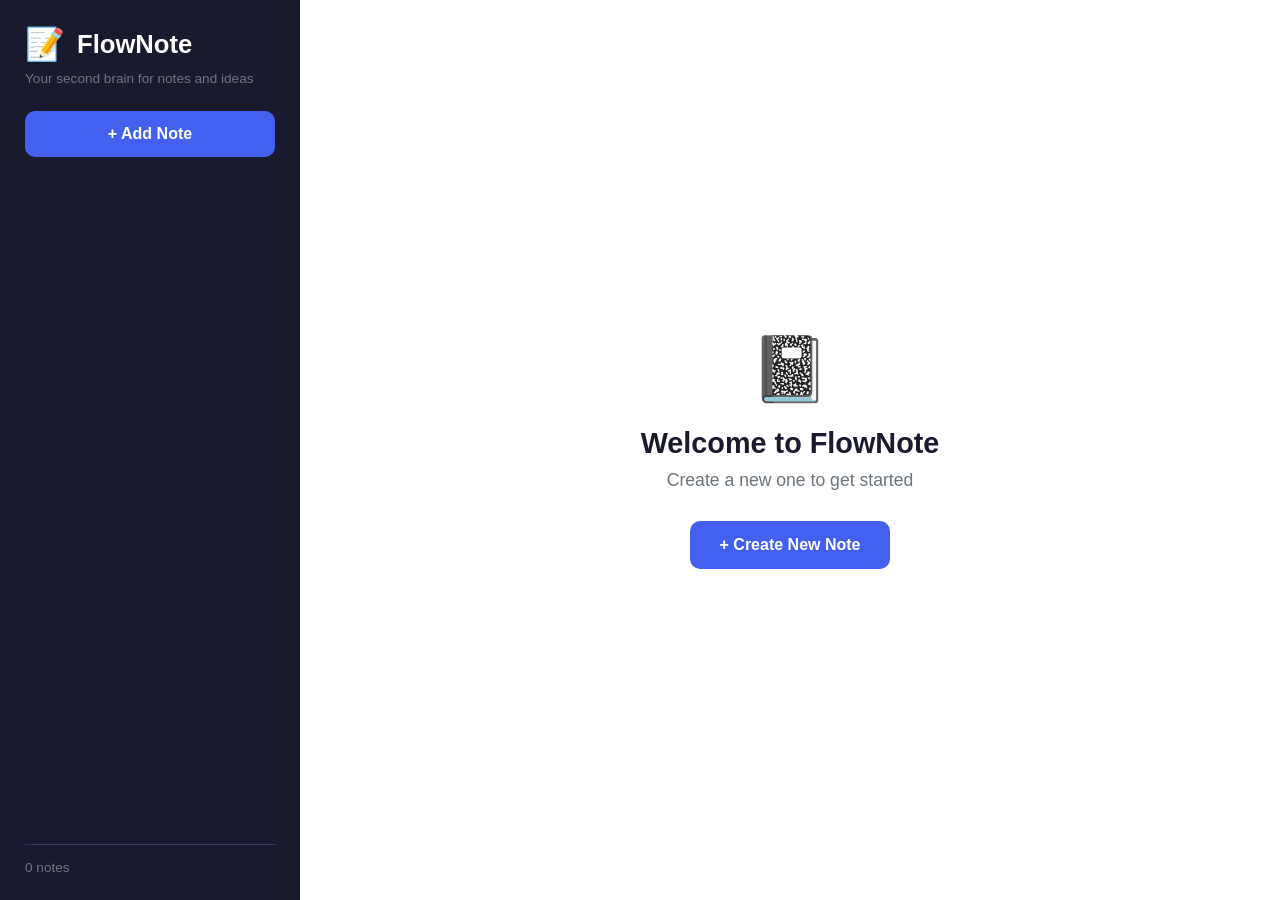
==== index.html @ 547f8219 "Week 2 update - Improved UI" ====
<!DOCTYPE html>
<html lang="en">
<head>
    <meta charset="UTF-8">
    <meta name="viewport" content="width=device-width, initial-scale=1.0">
    <title>FlowNote</title>
    <link rel="stylesheet" href="style.css">
</head>
<body>
    <div class="container">
        <!-- Sidebar -->
        <div class="sidebar">
            <div class="website-name">
                <span class="logo">📝</span>
                <h1>FlowNote</h1>
            </div>
            <p class="tagline">Your second brain for notes and ideas</p>
            <button class="add-btn" onclick="addNote()">+ Add Note</button>
            <div id="notes-list" class="notes-list"></div>
            <div class="sidebar-footer">
                <span id="notes-count">0 notes</span>
            </div>
        </div>

        <!-- Main Area -->
        <div class="main">
            <div id="empty-state" class="empty-state">
                <div class="empty-icon">📓</div>
                <h2>Welcome to FlowNote</h2>
                <p>Create a new one to get started</p>
                <button class="create-btn" onclick="addNote()">+ Create New Note</button>
            </div>
            
            <div id="editor" class="editor" style="display: none;">
                <div class="editor-header">
                    <input type="text" id="note-title" placeholder="Untitled Note" oninput="saveNote()">
                    <button class="delete-btn" onclick="deleteNote()">🗑️ Delete</button>
                </div>
                <textarea id="note-body" placeholder="Start writing your thoughts..." oninput="saveNote()"></textarea>
            </div>
        </div>
    </div>

    <script src="app.js"></script>
</body>
</html>
---- style.css ----
* {
    margin: 0;
    padding: 0;
    box-sizing: border-box;
}

body {
    font-family: 'Segoe UI', Arial, sans-serif;
    height: 100vh;
    background: #f0f2f5;
}

.container {
    display: flex;
    height: 100%;
}

/* Sidebar */
.sidebar {
    width: 300px;
    min-width: 300px;
    background: #1a1a2e;
    color: white;
    padding: 25px;
    display: flex;
    flex-direction: column;
}

.website-name {
    display: flex;
    align-items: center;
    gap: 12px;
    margin-bottom: 8px;
}

.logo {
    font-size: 2rem;
}

.website-name h1 {
    font-size: 1.6rem;
    font-weight: 700;
    color: #fff;
}

.tagline {
    font-size: 0.85rem;
    color: #6c757d;
    margin-bottom: 25px;
}

.add-btn {
    background: #4361ee;
    color: white;
    border: none;
    padding: 14px;
    border-radius: 10px;
    cursor: pointer;
    font-size: 1rem;
    font-weight: 600;
    margin-bottom: 20px;
    transition: all 0.2s;
}

.add-btn:hover {
    background: #3a56d4;
    transform: translateY(-2px);
}

.notes-list {
    flex: 1;
    overflow-y: auto;
}

.note-item {
    background: #16213e;
    padding: 15px;
    border-radius: 10px;
    margin-bottom: 10px;
    cursor: pointer;
    transition: all 0.2s;
    border-left: 3px solid transparent;
}

.note-item:hover {
    background: #1f2b4d;
}

.note-item.active {
    background: #4361ee;
    border-left: 3px solid #fff;
}

.note-item h3 {
    font-size: 0.95rem;
    margin-bottom: 6px;
    white-space: nowrap;
    overflow: hidden;
    text-overflow: ellipsis;
    color: #fff;
}

.note-item p {
    font-size: 0.8rem;
    color: #adb5bd;
    white-space: nowrap;
    overflow: hidden;
    text-overflow: ellipsis;
}

.note-item.active p {
    color: rgba(255, 255, 255, 0.8);
}

.sidebar-footer {
    margin-top: 15px;
    padding-top: 15px;
    border-top: 1px solid #2d3a5a;
    font-size: 0.85rem;
    color: #6c757d;
}

/* Main Area */
.main {
    flex: 1;
    padding: 40px;
    background: #fff;
}

.empty-state {
    display: flex;
    flex-direction: column;
    align-items: center;
    justify-content: center;
    height: 100%;
    text-align: center;
    color: #495057;
}

.empty-icon {
    font-size: 4rem;
    margin-bottom: 20px;
}

.empty-state h2 {
    font-size: 1.8rem;
    margin-bottom: 10px;
    color: #1a1a2e;
}

.empty-state p {
    font-size: 1.1rem;
    color: #6c757d;
    margin-bottom: 30px;
}

.create-btn {
    background: #4361ee;
    color: white;
    border: none;
    padding: 15px 30px;
    border-radius: 10px;
    cursor: pointer;
    font-size: 1rem;
    font-weight: 600;
    transition: all 0.2s;
}

.create-btn:hover {
    background: #3a56d4;
    transform: translateY(-2px);
}

/* Editor */
.editor {
    height: 100%;
    display: flex;
    flex-direction: column;
}

.editor-header {
    display: flex;
    justify-content: space-between;
    align-items: center;
    margin-bottom: 20px;
    padding-bottom: 20px;
    border-bottom: 2px solid #f0f2f5;
}

.editor input {
    flex: 1;
    font-size: 2rem;
    font-weight: 700;
    border: none;
    outline: none;
    color: #1a1a2e;
    background: transparent;
}

.editor input::placeholder {
    color: #dee2e6;
}

.delete-btn {
    background: #fff;
    color: #dc3545;
    border: 2px solid #dc3545;
    padding: 10px 20px;
    border-radius: 8px;
    cursor: pointer;
    font-size: 0.9rem;
    font-weight: 600;
    transition: all 0.2s;
}

.delete-btn:hover {
    background: #dc3545;
    color: white;
}

.editor textarea {
    flex: 1;
    font-size: 1.1rem;
    line-height: 1.8;
    border: none;
    outline: none;
    resize: none;
    color: #495057;
    background: transparent;
}

.editor textarea::placeholder {
    color: #adb5bd;
}

/* Scrollbar */
.notes-list::-webkit-scrollbar {
    width: 6px;
}

.notes-list::-webkit-scrollbar-track {
    background: transparent;
}

.notes-list::-webkit-scrollbar-thumb {
    background: #2d3a5a;
    border-radius: 3px;
}
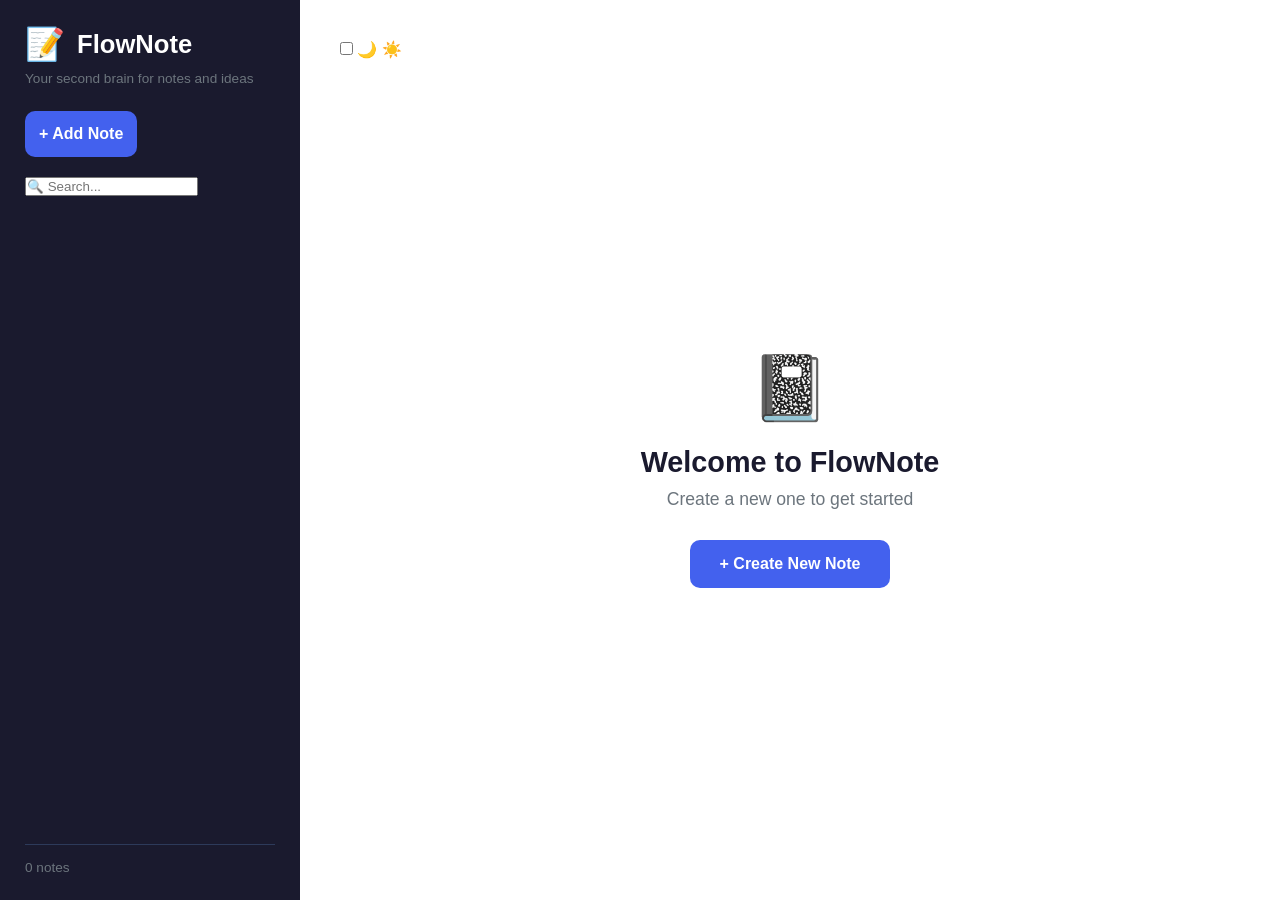
==== commit bae3d970: "index.html" ====
--- a/index.html
+++ b/index.html
@@ -1,46 +1,69 @@
 <!DOCTYPE html>
 <html lang="en">
+
 <head>
     <meta charset="UTF-8">
+    <title>FlowNote - Your Second Brain</title>
     <meta name="viewport" content="width=device-width, initial-scale=1.0">
-    <title>FlowNote</title>
+    <meta name="description" content="A simple note-taking application">
     <link rel="stylesheet" href="style.css">
 </head>
+
 <body>
     <div class="container">
-        <!-- Sidebar -->
-        <div class="sidebar">
+
+        <aside class="sidebar">
             <div class="website-name">
                 <span class="logo">📝</span>
                 <h1>FlowNote</h1>
             </div>
+
             <p class="tagline">Your second brain for notes and ideas</p>
-            <button class="add-btn" onclick="addNote()">+ Add Note</button>
+
+            
+            <div class="sidebar-controls">
+                <button class="add-btn" onclick="addNote()">+ Add Note</button>
+                <input type="text" id="search-input" class="search-input" placeholder="🔍 Search...">
+            </div>
+
             <div id="notes-list" class="notes-list"></div>
+
             <div class="sidebar-footer">
                 <span id="notes-count">0 notes</span>
             </div>
-        </div>
+        </aside>
 
-        <!-- Main Area -->
-        <div class="main">
+        <main class="main">
+
+            <div class="top-bar">
+                <div class="theme-switch">
+                    <input type="checkbox" id="theme-toggle">
+                    <label for="theme-toggle" class="slider">
+                        <span class="icon moon">🌙</span>
+                        <span class="icon sun">☀️</span>
+                    </label>
+                </div>
+            </div>
+
             <div id="empty-state" class="empty-state">
                 <div class="empty-icon">📓</div>
                 <h2>Welcome to FlowNote</h2>
                 <p>Create a new one to get started</p>
                 <button class="create-btn" onclick="addNote()">+ Create New Note</button>
             </div>
-            
+
             <div id="editor" class="editor" style="display: none;">
                 <div class="editor-header">
-                    <input type="text" id="note-title" placeholder="Untitled Note" oninput="saveNote()">
-                    <button class="delete-btn" onclick="deleteNote()">🗑️ Delete</button>
+                    <input type="text" id="note-title" placeholder="Untitled Note">
+                    <button class="delete-btn" onclick="deleteNote()">Delete</button>
                 </div>
-                <textarea id="note-body" placeholder="Start writing your thoughts..." oninput="saveNote()"></textarea>
+                <textarea id="note-body" placeholder="Start writing your thoughts..."></textarea>
             </div>
-        </div>
+
+        </main>
     </div>
 
     <script src="app.js"></script>
 </body>
-</html>+
+</html>
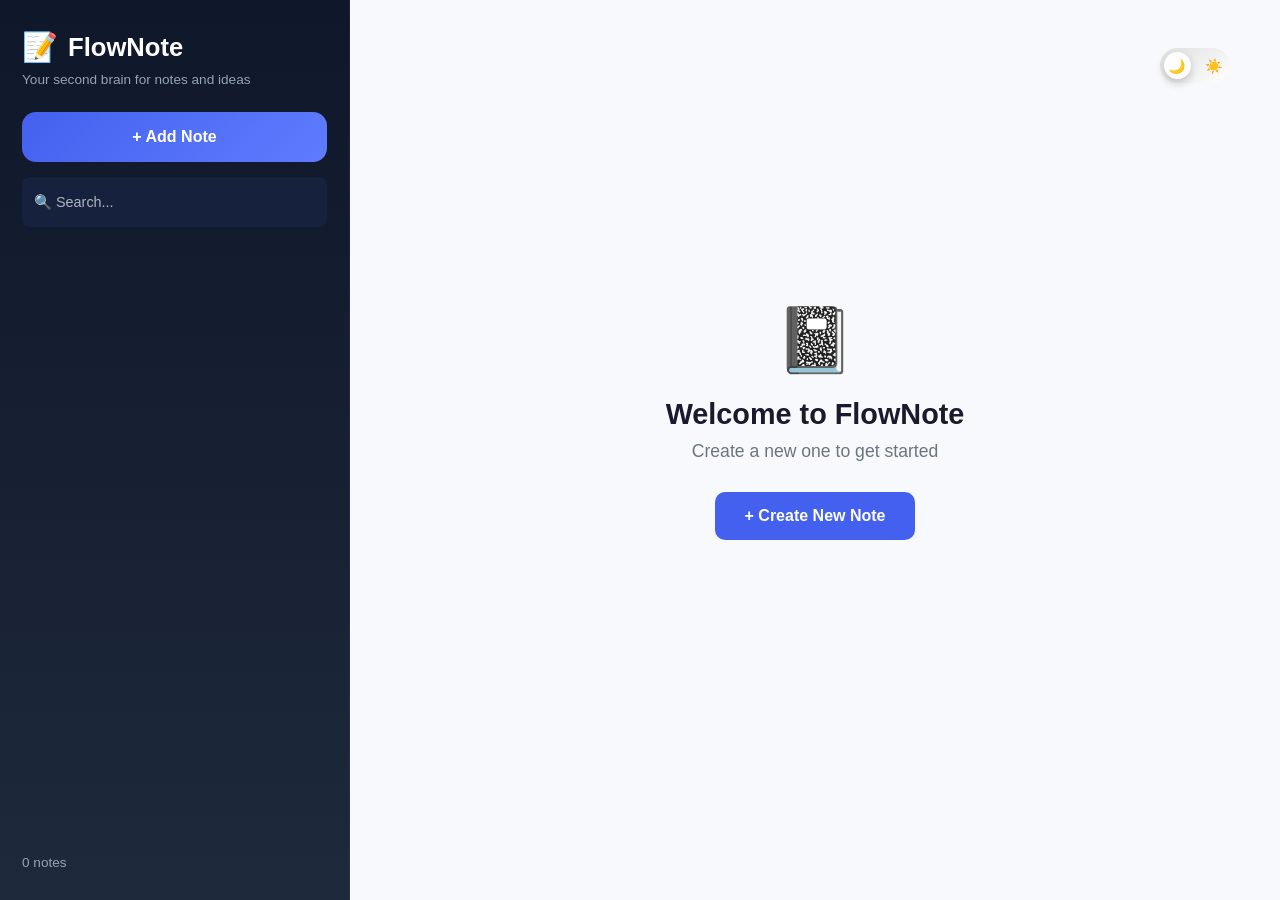
==== commit 6c987fab: "Week 3 update - Added search and improved UI" ====
--- a/index.html
+++ b/index.html
@@ -20,7 +20,7 @@
 
             <p class="tagline">Your second brain for notes and ideas</p>
 
-            
+            <!-- Controls Row -->
             <div class="sidebar-controls">
                 <button class="add-btn" onclick="addNote()">+ Add Note</button>
                 <input type="text" id="search-input" class="search-input" placeholder="🔍 Search...">
@@ -33,8 +33,10 @@
             </div>
         </aside>
 
+        <!-- Main Area -->
         <main class="main">
 
+            <!-- Top Right Toggle -->
             <div class="top-bar">
                 <div class="theme-switch">
                     <input type="checkbox" id="theme-toggle">
@@ -45,6 +47,7 @@
                 </div>
             </div>
 
+            <!-- Empty State -->
             <div id="empty-state" class="empty-state">
                 <div class="empty-icon">📓</div>
                 <h2>Welcome to FlowNote</h2>
@@ -52,6 +55,7 @@
                 <button class="create-btn" onclick="addNote()">+ Create New Note</button>
             </div>
 
+            <!-- Editor -->
             <div id="editor" class="editor" style="display: none;">
                 <div class="editor-header">
                     <input type="text" id="note-title" placeholder="Untitled Note">
@@ -66,4 +70,4 @@
     <script src="app.js"></script>
 </body>
 
-</html>
+</html>
--- a/style.css
+++ b/style.css
@@ -8,6 +8,8 @@
     font-family: 'Segoe UI', Arial, sans-serif;
     height: 100vh;
     background: #f0f2f5;
+    overflow: hidden;
+    transition: 0.3s;
 }
 
 .container {
@@ -15,131 +17,222 @@
     height: 100%;
 }
 
-/* Sidebar */
+
 .sidebar {
-    width: 300px;
-    min-width: 300px;
-    background: #1a1a2e;
-    color: white;
-    padding: 25px;
+    width: 350px;
+    background: linear-gradient(180deg, #0f172a, #1e293b);
+    color: white;
+    padding: 30px 22px;
     display: flex;
     flex-direction: column;
-}
+    border-right: 1px solid rgba(255,255,255,0.05);
+}
+
 
 .website-name {
     display: flex;
     align-items: center;
-    gap: 12px;
+    gap: 10px;
     margin-bottom: 8px;
 }
 
 .logo {
-    font-size: 2rem;
+    font-size: 1.8rem;
 }
 
 .website-name h1 {
     font-size: 1.6rem;
     font-weight: 700;
-    color: #fff;
-}
+}
+
 
 .tagline {
     font-size: 0.85rem;
-    color: #6c757d;
+    color: #94a3b8;
     margin-bottom: 25px;
 }
 
+
+.sidebar-controls {
+    display: flex;
+    flex-direction: column;   
+    gap: 15px;
+    margin-bottom: 25px;
+}
+
+
 .add-btn {
-    background: #4361ee;
-    color: white;
-    border: none;
-    padding: 14px;
-    border-radius: 10px;
-    cursor: pointer;
+    width: 100%;              
+    height: 50px;
+    border: none;
+    border-radius: 14px;
+    font-weight: 600;
     font-size: 1rem;
-    font-weight: 600;
-    margin-bottom: 20px;
-    transition: all 0.2s;
+    cursor: pointer;
+    background: linear-gradient(135deg, #4361ee, #5f7cff);
+    color: white;
+    transition: 0.2s ease;
 }
 
 .add-btn:hover {
-    background: #3a56d4;
     transform: translateY(-2px);
 }
+
+
+
+.search-input {
+    width: 100%;
+    height: 50px;
+    padding: 0 15px;
+    border-radius: 14px;
+    border: none;
+    outline: none;
+    font-size: 0.95rem;
+    background: rgba(255,255,255,0.08);
+    color: white;
+}
+
+.search-input::placeholder {
+    color: #94a3b8;
+}
+
+.search-input:focus {
+    background: rgba(255,255,255,0.15);
+}
+
 
 .notes-list {
     flex: 1;
     overflow-y: auto;
 }
 
+
 .note-item {
-    background: #16213e;
-    padding: 15px;
-    border-radius: 10px;
+    background: rgba(255,255,255,0.05);
+    padding: 14px;
+    border-radius: 14px;
     margin-bottom: 10px;
     cursor: pointer;
-    transition: all 0.2s;
-    border-left: 3px solid transparent;
+    transition: 0.25s;
 }
 
 .note-item:hover {
-    background: #1f2b4d;
+    background: rgba(255,255,255,0.1);
 }
 
 .note-item.active {
-    background: #4361ee;
-    border-left: 3px solid #fff;
+    background: linear-gradient(135deg, #4361ee, #5f7cff);
 }
 
 .note-item h3 {
     font-size: 0.95rem;
-    margin-bottom: 6px;
-    white-space: nowrap;
-    overflow: hidden;
-    text-overflow: ellipsis;
-    color: #fff;
+    margin-bottom: 4px;
 }
 
 .note-item p {
     font-size: 0.8rem;
-    color: #adb5bd;
-    white-space: nowrap;
-    overflow: hidden;
-    text-overflow: ellipsis;
-}
-
-.note-item.active p {
-    color: rgba(255, 255, 255, 0.8);
-}
+    color: #cbd5e1;
+}
+
 
 .sidebar-footer {
     margin-top: 15px;
-    padding-top: 15px;
-    border-top: 1px solid #2d3a5a;
     font-size: 0.85rem;
-    color: #6c757d;
-}
-
-/* Main Area */
+    color: #94a3b8;
+}
+
 .main {
     flex: 1;
-    padding: 40px;
-    background: #fff;
-}
+    padding: 30px 50px;
+    background: #f7f9fc;
+    display: flex;
+    flex-direction: column;
+    transition: 0.3s;
+}
+
+
+.top-bar {
+    display: flex;
+    justify-content: flex-end;
+    margin-bottom: 15px;
+}
+
+
+.top-bar {
+    display: flex;
+    justify-content: flex-end;
+    margin-bottom: 15px;
+}
+
+
+.theme-switch {
+    position: relative;
+    width: 70px;
+    height: 35px;
+}
+
+.theme-switch input {
+    opacity: 0;
+    width: 0;
+    height: 0;
+}
+
+.slider {
+    position: absolute;
+    cursor: pointer;
+    background: linear-gradient(145deg, #e0e0e0, #ffffff);
+    border-radius: 50px;
+    width: 100%;
+    height: 100%;
+    transition: 0.4s;
+    display: flex;
+    align-items: center;
+    justify-content: space-between;
+    padding: 0 8px;
+}
+
+.slider::before {
+    content: "";
+    position: absolute;
+    height: 27px;
+    width: 27px;
+    left: 4px;
+    bottom: 4px;
+    background: white;
+    border-radius: 50%;
+    transition: 0.4s;
+    box-shadow: 0 4px 10px rgba(0,0,0,0.2);
+}
+
+
+.icon {
+    font-size: 14px;
+    z-index: 2;
+}
+
+
+input:checked + .slider {
+    background: linear-gradient(145deg, #1f1f1f, #2a2a2a);
+}
+
+input:checked + .slider::before {
+    transform: translateX(35px);
+    background: #4361ee;
+}
+
+
+input:checked + .slider {
+    box-shadow: 0 0 10px rgba(67, 97, 238, 0.6);
+}
+
 
 .empty-state {
     display: flex;
     flex-direction: column;
     align-items: center;
     justify-content: center;
-    height: 100%;
+    height: 80%;
     text-align: center;
-    color: #495057;
-}
-
-.empty-icon {
-    font-size: 4rem;
-    margin-bottom: 20px;
 }
 
 .empty-state h2 {
@@ -154,6 +247,11 @@
     margin-bottom: 30px;
 }
 
+.empty-icon {
+    font-size: 4rem;
+    margin-bottom: 20px;
+}
+
 .create-btn {
     background: #4361ee;
     color: white;
@@ -171,51 +269,34 @@
     transform: translateY(-2px);
 }
 
-/* Editor */
+
+
 .editor {
-    height: 100%;
+    flex: 1;
+    background: white;
+    border-radius: 18px;
+    padding: 35px;
     display: flex;
     flex-direction: column;
+    box-shadow: 0 20px 40px rgba(0,0,0,0.05);
+    transition: 0.3s;
 }
 
 .editor-header {
     display: flex;
     justify-content: space-between;
     align-items: center;
-    margin-bottom: 20px;
-    padding-bottom: 20px;
-    border-bottom: 2px solid #f0f2f5;
+    margin-bottom: 25px;
 }
 
 .editor input {
-    flex: 1;
-    font-size: 2rem;
+    font-size: 2.2rem;
     font-weight: 700;
     border: none;
     outline: none;
+    width: 100%;
+    background: transparent;
     color: #1a1a2e;
-    background: transparent;
-}
-
-.editor input::placeholder {
-    color: #dee2e6;
-}
-
-.delete-btn {
-    background: #fff;
-    color: #dc3545;
-    border: 2px solid #dc3545;
-    padding: 10px 20px;
-    border-radius: 8px;
-    cursor: pointer;
-    font-size: 0.9rem;
-    font-weight: 600;
-    transition: all 0.2s;
-}
-
-.delete-btn:hover {
-    background: #dc3545;
-    color: white;
 }
 
 .editor textarea {
@@ -225,24 +306,84 @@
     border: none;
     outline: none;
     resize: none;
+    background: transparent;
     color: #495057;
-    background: transparent;
-}
-
-.editor textarea::placeholder {
+}
+
+
+body.dark {
+    background: #0f172a;
+}
+
+body.dark .main {
+    background: #0f172a;
+}
+
+body.dark .editor {
+    background: #1e293b;
+    box-shadow: 0 20px 40px rgba(0,0,0,0.6);
+}
+
+body.dark .editor input {
+    color: white;
+}
+
+body.dark .editor textarea {
+    color: #cbd5e1;
+}
+
+body.dark .delete-btn {
+    background: #3f1d1d;
+    color: #ff6b6b;
+}
+
+
+.search-input {
+    padding: 12px;
+    border-radius: 8px;
+    border: none;
+    outline: none;
+    margin-bottom: 15px;
+    font-size: 0.9rem;
+    background: #16213e;
+    color: white;
+    transition: 0.3s;
+}
+
+.search-input::placeholder {
     color: #adb5bd;
 }
 
-/* Scrollbar */
-.notes-list::-webkit-scrollbar {
-    width: 6px;
-}
-
-.notes-list::-webkit-scrollbar-track {
-    background: transparent;
-}
-
-.notes-list::-webkit-scrollbar-thumb {
-    background: #2d3a5a;
-    border-radius: 3px;
-}+.search-input:focus {
+    background: #1f2b4d;
+}
+
+
+body.dark .search-input {
+    background: #2a2a2a;
+}
+
+
+.delete-btn {
+    background: #ffe5e5;
+    color: #dc3545;
+    border: none;
+    padding: 10px 18px;
+    border-radius: 8px;
+    font-weight: 600;
+    cursor: pointer;
+    transition: 0.2s;
+}
+
+.delete-btn:hover {
+    background: #dc3545;
+    color: white;
+}
+
+
+.top-bar {
+    display: flex;
+    justify-content: flex-end;
+    margin-bottom: 20px;
+}
+
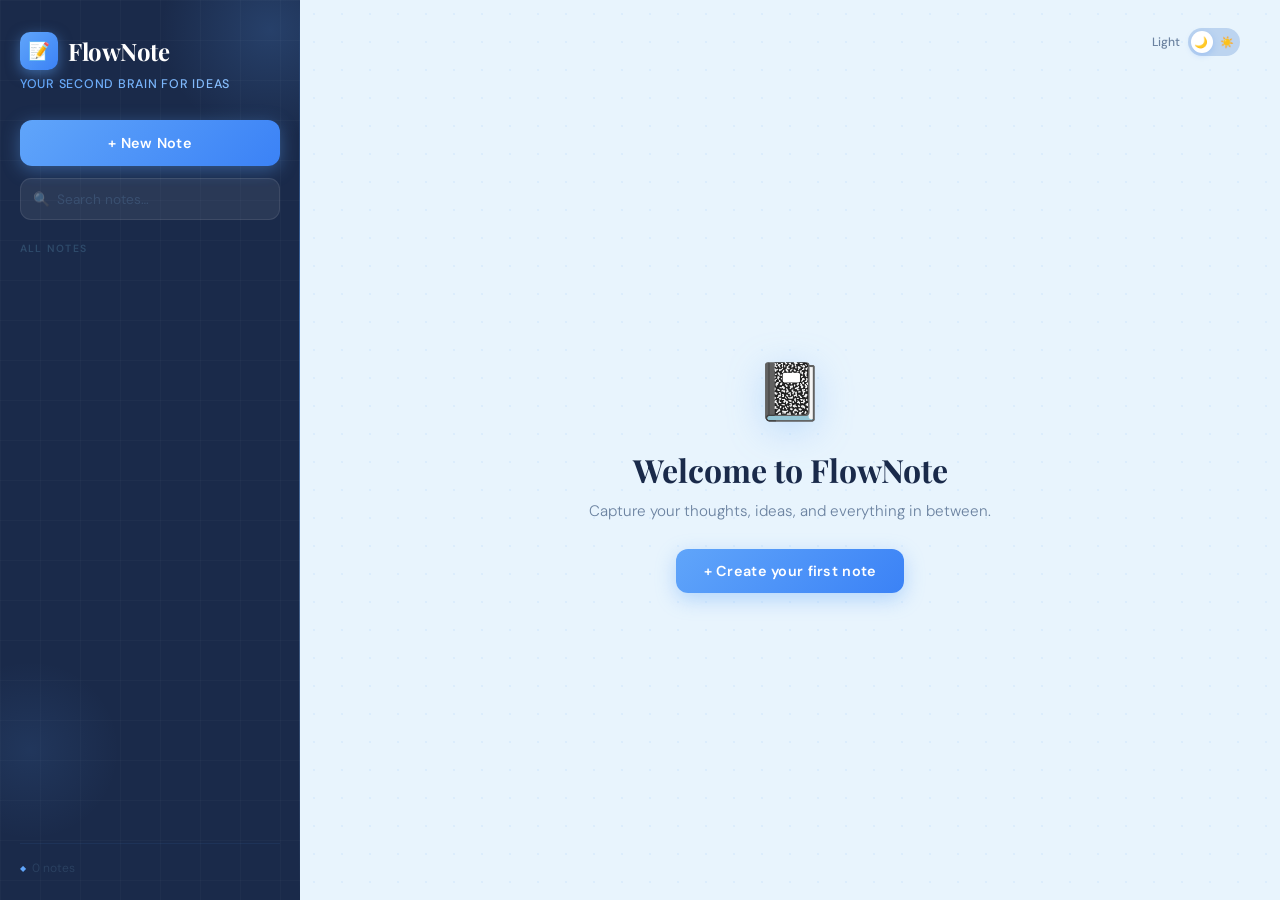
==== commit 8e86d37f: "Week 4 - About to deploy" ====
--- a/index.html
+++ b/index.html
@@ -1,73 +1,647 @@
 <!DOCTYPE html>
 <html lang="en">
-
 <head>
     <meta charset="UTF-8">
-    <title>FlowNote - Your Second Brain</title>
+    <title>FlowNote — Your Second Brain</title>
     <meta name="viewport" content="width=device-width, initial-scale=1.0">
-    <meta name="description" content="A simple note-taking application">
+    <link href="https://fonts.googleapis.com/css2?family=Playfair+Display:wght@600;700&family=DM+Sans:wght@300;400;500;600&display=swap" rel="stylesheet">
     <link rel="stylesheet" href="style.css">
+    <style>
+
+        /* ─ TOOLBAR ─ */
+        .toolbar {
+            display: flex;
+            align-items: center;
+            gap: 3px;
+            padding: 7px 10px;
+            background: #f0f7ff;
+            border: 1px solid rgba(96,165,250,0.18);
+            border-radius: 12px;
+            margin-bottom: 14px;
+            flex-wrap: wrap;
+        }
+        body.dark .toolbar {
+            background: rgba(96,165,250,0.05);
+            border-color: rgba(96,165,250,0.1);
+        }
+
+        .tb-btn {
+            width: 30px; height: 30px;
+            border: none;
+            border-radius: 7px;
+            background: transparent;
+            cursor: pointer;
+            font-size: 0.82rem;
+            font-weight: 700;
+            color: #4a6080;
+            transition: all 0.18s;
+            display: flex; align-items: center; justify-content: center;
+            font-family: 'DM Sans', sans-serif;
+            position: relative;
+            flex-shrink: 0;
+        }
+        body.dark .tb-btn { color: #7a9fc0; }
+        .tb-btn:hover {
+            background: rgba(96,165,250,0.15);
+            color: #3b82f6;
+            transform: translateY(-1px);
+        }
+        .tb-btn.active-fmt {
+            background: rgba(96,165,250,0.2);
+            color: #2563eb;
+        }
+
+        .tb-btn.tb-clear {
+            color: #f87171;
+            background: rgba(239,68,68,0.07);
+        }
+        .tb-btn.tb-clear:hover {
+            background: rgba(239,68,68,0.15);
+            color: #ef4444;
+            transform: translateY(-1px);
+        }
+
+        .tb-sep {
+            width: 1px; height: 18px;
+            background: rgba(96,165,250,0.2);
+            margin: 0 3px;
+            flex-shrink: 0;
+        }
+
+        /* Tooltips */
+        .tb-btn::after {
+            content: attr(data-tip);
+            position: absolute;
+            bottom: calc(100% + 7px);
+            left: 50%;
+            transform: translateX(-50%);
+            background: #1a2a4a;
+            color: #fff;
+            font-size: 0.66rem;
+            font-weight: 500;
+            padding: 4px 8px;
+            border-radius: 6px;
+            white-space: nowrap;
+            pointer-events: none;
+            opacity: 0;
+            transition: opacity 0.15s;
+            font-family: 'DM Sans', sans-serif;
+            z-index: 100;
+        }
+        .tb-btn:hover::after { opacity: 1; }
+
+        /* ── TEXT EDITOR ── */
+        .note-editor-body {
+            flex: 1;
+            outline: none;
+            font-family: 'DM Sans', sans-serif;
+            font-size: 1rem;
+            line-height: 1.9;
+            color: var(--text-primary);
+            font-weight: 300;
+            min-height: 0;
+            overflow-y: auto;
+            word-break: break-word;
+            transition: color var(--transition);
+        }
+        .note-editor-body:empty::before {
+            content: attr(data-placeholder);
+            color: #c0d4ea;
+            pointer-events: none;
+        }
+        body.dark .note-editor-body { color: #8aa4c8; }
+        body.dark .note-editor-body:empty::before { color: #1e3050; }
+
+        /* Headings */
+        .note-editor-body h1,
+        .note-editor-body h2,
+        .note-editor-body h3 {
+            font-family: 'Playfair Display', serif;
+            color: var(--text-primary);
+            margin: 6px 0 2px;
+        }
+        body.dark .note-editor-body h1,
+        body.dark .note-editor-body h2,
+        body.dark .note-editor-body h3 { color: #e2eaf8; }
+
+        .note-editor-body blockquote {
+            border-left: 3px solid #60a5fa;
+            padding-left: 14px;
+            margin: 6px 0;
+            color: var(--text-muted);
+            font-style: italic;
+        }
+        .note-editor-body ul,
+        .note-editor-body ol {
+            padding-left: 22px;
+            margin: 4px 0;
+        }
+        .note-editor-body hr {
+            border: none;
+            border-top: 1px solid rgba(96,165,250,0.25);
+            margin: 12px 0;
+        }
+        .note-editor-body input[type="checkbox"] {
+            margin-right: 6px;
+            accent-color: #3b82f6;
+        }
+
+        /* ── FIND BAR ── */
+        .find-bar {
+            display: none;
+            align-items: center;
+            gap: 8px;
+            padding: 8px 12px;
+            background: #f0f7ff;
+            border: 1px solid rgba(96,165,250,0.2);
+            border-radius: 10px;
+            margin-bottom: 12px;
+            flex-wrap: wrap;
+        }
+        body.dark .find-bar { background: rgba(96,165,250,0.05); border-color: rgba(96,165,250,0.1); }
+        .find-bar.open { display: flex; }
+
+        .find-input {
+            border: 1px solid rgba(96,165,250,0.22);
+            border-radius: 7px;
+            padding: 5px 10px;
+            font-size: 0.8rem;
+            font-family: 'DM Sans', sans-serif;
+            outline: none;
+            color: var(--text-primary);
+            background: white;
+            width: 150px;
+            transition: border-color 0.2s;
+        }
+        body.dark .find-input { background: #162240; color: #e2eaf8; border-color: rgba(96,165,250,0.15); }
+        .find-input:focus { border-color: #60a5fa; box-shadow: 0 0 0 3px rgba(96,165,250,0.1); }
+        .find-input::placeholder { color: #a0b8d0; }
+
+        .find-action-btn {
+            padding: 5px 13px;
+            border: none;
+            border-radius: 7px;
+            background: rgba(96,165,250,0.15);
+            color: #3b82f6;
+            font-size: 0.78rem;
+            font-weight: 600;
+            cursor: pointer;
+            font-family: 'DM Sans', sans-serif;
+            transition: all 0.2s;
+        }
+        .find-action-btn:hover { background: rgba(96,165,250,0.28); }
+        .find-count { font-size: 0.75rem; color: var(--text-muted); min-width: 70px; }
+
+        /* ── TOAST ── */
+        .toast {
+            position: fixed;
+            bottom: 26px; right: 26px;
+            background: #1a2a4a;
+            color: white;
+            padding: 11px 18px;
+            border-radius: 12px;
+            font-size: 0.82rem;
+            font-weight: 500;
+            box-shadow: 0 8px 24px rgba(0,0,0,0.18);
+            opacity: 0;
+            transform: translateY(10px);
+            transition: all 0.28s ease;
+            z-index: 9999;
+            pointer-events: none;
+            font-family: 'DM Sans', sans-serif;
+            border-left: 3px solid #60a5fa;
+        }
+        .toast.show { opacity: 1; transform: translateY(0); }
+
+        /* ── FOOTER ── */
+        .editor-footer {
+            display: flex;
+            justify-content: flex-end;
+            align-items: center;
+            margin-top: 12px;
+            gap: 8px;
+        }
+        .read-time, .word-count {
+            font-size: 0.72rem;
+            color: var(--text-muted);
+            background: rgba(96,165,250,0.08);
+            border: 1px solid rgba(96,165,250,0.12);
+            border-radius: 20px;
+            padding: 4px 12px;
+            font-weight: 500;
+        }
+
+        /* ── PIN BTN ── */
+        .pin-btn {
+            padding: 0 14px;
+            height: 34px;
+            border: none;
+            border-radius: 9px;
+            background: rgba(96,165,250,0.1);
+            color: #3b82f6;
+            font-size: 0.78rem;
+            font-weight: 600;
+            cursor: pointer;
+            font-family: 'DM Sans', sans-serif;
+            transition: all 0.2s;
+            white-space: nowrap;
+        }
+        .pin-btn.pinned { background: rgba(96,165,250,0.25); color: #2563eb; }
+        .pin-btn:hover  { background: rgba(96,165,250,0.22); }
+
+        /* Override editor to use flex column */
+        .editor {
+            display: none;
+            flex-direction: column;
+        }
+        .editor.visible { display: flex; }
+    </style>
 </head>
-
 <body>
-    <div class="container">
-
-        <aside class="sidebar">
-            <div class="website-name">
-                <span class="logo">📝</span>
-                <h1>FlowNote</h1>
-            </div>
-
-            <p class="tagline">Your second brain for notes and ideas</p>
-
-            <!-- Controls Row -->
-            <div class="sidebar-controls">
-                <button class="add-btn" onclick="addNote()">+ Add Note</button>
-                <input type="text" id="search-input" class="search-input" placeholder="🔍 Search...">
-            </div>
-
-            <div id="notes-list" class="notes-list"></div>
-
-            <div class="sidebar-footer">
-                <span id="notes-count">0 notes</span>
-            </div>
-        </aside>
-
-        <!-- Main Area -->
-        <main class="main">
-
-            <!-- Top Right Toggle -->
-            <div class="top-bar">
-                <div class="theme-switch">
+<div class="container">
+
+    <!-- SIDEBAR -->
+    <aside class="sidebar">
+        <div class="sidebar-grid"></div>
+        <div class="sidebar-shimmer"></div>
+        <div class="sidebar-particles" id="sidebar-particles"></div>
+
+        <div class="website-name">
+            <div class="logo-mark">📝</div>
+            <h1>FlowNote</h1>
+        </div>
+        <p class="tagline">Your second brain for ideas</p>
+
+        <button class="add-btn" onclick="addNote()">+ New Note</button>
+
+        <div class="search-wrap">
+            <span class="search-icon">🔍</span>
+            <input type="text" id="search-input" class="search-input" placeholder="Search notes…">
+        </div>
+
+        <div class="section-label">All Notes</div>
+        <div id="notes-list" class="notes-list"></div>
+
+        <div class="sidebar-footer">
+            <span id="notes-count">0 notes</span>
+        </div>
+    </aside>
+
+    <!-- MAIN -->
+    <main class="main">
+        <div class="top-bar">
+            <div class="theme-toggle-wrap">
+                <span class="toggle-label" id="theme-label">Light</span>
+                <label class="theme-switch">
                     <input type="checkbox" id="theme-toggle">
-                    <label for="theme-toggle" class="slider">
-                        <span class="icon moon">🌙</span>
-                        <span class="icon sun">☀️</span>
-                    </label>
+                    <span class="slider">
+                        <span class="slider-icons"><span>🌙</span><span>☀️</span></span>
+                    </span>
+                </label>
+            </div>
+        </div>
+
+        <!-- Empty State -->
+        <div id="empty-state" class="empty-state">
+            <div class="empty-icon">📓</div>
+            <h2>Welcome to FlowNote</h2>
+            <p>Capture your thoughts, ideas, and everything in between.</p>
+            <button class="create-btn" onclick="addNote()">+ Create your first note</button>
+        </div>
+
+        <!-- Editor -->
+        <div id="editor" class="editor">
+
+            <div class="editor-header">
+                <input type="text" class="title-input" id="note-title" placeholder="Untitled Note">
+                <div style="display:flex;gap:8px;flex-shrink:0;align-items:center;">
+                    <button class="pin-btn" id="pin-btn" onclick="togglePin()">📌 Pin</button>
+                    <button class="delete-btn" onclick="deleteNote()" title="Delete note">
+                        <svg width="15" height="15" viewBox="0 0 24 24" fill="none" stroke="currentColor" stroke-width="2.2" stroke-linecap="round" stroke-linejoin="round"><polyline points="3 6 5 6 21 6"/><path d="M19 6l-1 14H6L5 6"/><path d="M10 11v6M14 11v6"/><path d="M9 6V4h6v2"/></svg>
+                    </button>
                 </div>
             </div>
 
-            <!-- Empty State -->
-            <div id="empty-state" class="empty-state">
-                <div class="empty-icon">📓</div>
-                <h2>Welcome to FlowNote</h2>
-                <p>Create a new one to get started</p>
-                <button class="create-btn" onclick="addNote()">+ Create New Note</button>
-            </div>
-
-            <!-- Editor -->
-            <div id="editor" class="editor" style="display: none;">
-                <div class="editor-header">
-                    <input type="text" id="note-title" placeholder="Untitled Note">
-                    <button class="delete-btn" onclick="deleteNote()">Delete</button>
-                </div>
-                <textarea id="note-body" placeholder="Start writing your thoughts..."></textarea>
-            </div>
-
-        </main>
+            <div class="editor-meta" id="note-meta">Just now</div>
+            <div class="divider"></div>
+
+            <!-- Toolbar -->
+            <div class="toolbar">
+                <button class="tb-btn" data-tip="Bold (Ctrl+B)"      onmousedown="e(event,'bold')"><b>B</b></button>
+                <button class="tb-btn" data-tip="Italic (Ctrl+I)"    onmousedown="e(event,'italic')"><i>I</i></button>
+                <button class="tb-btn" data-tip="Underline (Ctrl+U)" onmousedown="e(event,'underline')"><u>U</u></button>
+                <button class="tb-btn" data-tip="Strikethrough"      onmousedown="e(event,'strikeThrough')"><s>S</s></button>
+                <div class="tb-sep"></div>
+                <button class="tb-btn" data-tip="Heading 1"          onmousedown="e(event,'formatBlock','h2')">H1</button>
+                <button class="tb-btn" data-tip="Heading 2"          onmousedown="e(event,'formatBlock','h3')">H2</button>
+                <button class="tb-btn" data-tip="Normal text"        onmousedown="e(event,'formatBlock','p')">¶</button>
+                <div class="tb-sep"></div>
+                <button class="tb-btn" data-tip="Bullet list"        onmousedown="e(event,'insertUnorderedList')">•≡</button>
+                <button class="tb-btn" data-tip="Numbered list"      onmousedown="e(event,'insertOrderedList')">1.</button>
+                <button class="tb-btn" data-tip="Blockquote"         onmousedown="e(event,'formatBlock','blockquote')">❝</button>
+                <button class="tb-btn" data-tip="Divider"            onmousedown="insertHR(event)">—</button>
+                <div class="tb-sep"></div>
+                <button class="tb-btn" data-tip="Align Left"         onmousedown="e(event,'justifyLeft')">⬅</button>
+                <button class="tb-btn" data-tip="Align Center"       onmousedown="e(event,'justifyCenter')">☰</button>
+                <button class="tb-btn" data-tip="Align Right"        onmousedown="e(event,'justifyRight')">➡</button>
+                <div class="tb-sep"></div>
+                <button class="tb-btn" data-tip="Find & Replace (Ctrl+F)" onmousedown="toggleFind(event)">🔍</button>
+                <button class="tb-btn" data-tip="Copy note"          onmousedown="copyNote(event)">📋</button>
+                <button class="tb-btn" data-tip="Download .txt"      onmousedown="downloadNote(event)">⬇</button>
+                <button class="tb-btn" data-tip="Duplicate note"     onmousedown="duplicateNote(event)">⧉</button>
+                <button class="tb-btn tb-clear" data-tip="Clear content" onmousedown="clearBody(event)">✕</button>
+                <div class="tb-sep"></div>
+                <button class="tb-btn" data-tip="Undo (Ctrl+Z)"      onmousedown="e(event,'undo')">↩</button>
+                <button class="tb-btn" data-tip="Redo (Ctrl+Y)"      onmousedown="e(event,'redo')">↪</button>
+            </div>
+
+            <!-- Find & Replace -->
+            <div class="find-bar" id="find-bar">
+                <input class="find-input" id="find-input"    placeholder="Find…">
+                <input class="find-input" id="replace-input" placeholder="Replace with…">
+                <button class="find-action-btn" onclick="replaceAll()">Replace All</button>
+                <span class="find-count" id="find-count"></span>
+                <button class="find-action-btn" onclick="closeFindBar()" style="margin-left:auto;">✕ Close</button>
+            </div>
+
+            <!-- Rich text area -->
+            <div
+                id="note-body"
+                class="note-editor-body"
+                contenteditable="true"
+                spellcheck="true"
+                data-placeholder="Start writing your thoughts here…"
+            ></div>
+
+            <div class="editor-footer">
+                <span class="read-time"  id="read-time">0 min read</span>
+                <span class="word-count" id="word-count">0 words</span>
+            </div>
+        </div>
+    </main>
+</div>
+
+<div class="toast" id="toast"></div>
+
+<!--  DELETE MODAL  -->
+<div class="modal-overlay" id="delete-modal" onclick="cancelDelete()">
+    <div class="modal-box delete-modal-box" onclick="event.stopPropagation()">
+        <div class="modal-side modal-side-red">
+            <div class="modal-side-icon">
+                <svg width="26" height="26" viewBox="0 0 24 24" fill="none" stroke="white" stroke-width="2.2" stroke-linecap="round" stroke-linejoin="round">
+                    <polyline points="3 6 5 6 21 6"/>
+                    <path d="M19 6l-1 14H6L5 6"/>
+                    <path d="M10 11v6M14 11v6"/>
+                    <path d="M9 6V4h6v2"/>
+                </svg>
+            </div>
+        </div>
+        <div class="modal-content">
+            <h3 class="modal-title">Delete Note?</h3>
+            <p class="modal-desc">You're about to permanently delete <span id="modal-note-title" class="modal-hl-red"></span>. This cannot be undone.</p>
+            <div class="modal-actions">
+                <button class="mbtn mbtn-cancel" onclick="cancelDelete()">Cancel</button>
+                <button class="mbtn mbtn-red" onclick="confirmDelete()">Delete Forever</button>
+            </div>
+        </div>
     </div>
-
-    <script src="app.js"></script>
+</div>
+
+<!-- CLEAR MODAL  -->
+<div class="modal-overlay" id="clear-modal" onclick="cancelClear()">
+    <div class="modal-box clear-modal-box" onclick="event.stopPropagation()">
+        <div class="modal-side modal-side-blue">
+            <div class="modal-side-icon">
+                <svg width="26" height="26" viewBox="0 0 24 24" fill="none" stroke="white" stroke-width="2.2" stroke-linecap="round" stroke-linejoin="round">
+                    <line x1="18" y1="6" x2="6" y2="18"/>
+                    <line x1="6" y1="6" x2="18" y2="18"/>
+                </svg>
+            </div>
+        </div>
+        <div class="modal-content">
+            <h3 class="modal-title">Clear Content?</h3>
+            <p class="modal-desc">All written content will be erased. The title stays. This cannot be undone.</p>
+            <div class="modal-actions">
+                <button class="mbtn mbtn-cancel" onclick="cancelClear()">Cancel</button>
+                <button class="mbtn mbtn-blue" onclick="confirmClear()">Clear Content</button>
+            </div>
+        </div>
+    </div>
+</div>
+
+<style>
+    /* ── OVERLAY ── */
+    .modal-overlay {
+        position: fixed;
+        inset: 0;
+        background: rgba(8, 15, 30, 0.55);
+        backdrop-filter: blur(10px);
+        -webkit-backdrop-filter: blur(10px);
+        z-index: 10000;
+        display: flex;
+        align-items: center;
+        justify-content: center;
+        opacity: 0;
+        pointer-events: none;
+        transition: opacity 0.2s ease;
+    }
+    .modal-overlay.open {
+        opacity: 1;
+        pointer-events: all;
+    }
+
+    /* ── BOX ── */
+    .modal-box {
+        display: flex;
+        flex-direction: row;
+        width: 480px;
+        max-width: 92vw;
+        border-radius: 18px;
+        overflow: hidden;
+        font-family: 'DM Sans', sans-serif;
+        transform: scale(0.92) translateY(16px);
+        transition: transform 0.28s cubic-bezier(0.34, 1.4, 0.64, 1);
+    }
+    .modal-overlay.open .modal-box {
+        transform: scale(1) translateY(0);
+    }
+
+    .delete-modal-box {
+        background: #fff;
+        box-shadow: 0 24px 60px rgba(239,68,68,0.16), 0 4px 20px rgba(0,0,0,0.1);
+        border: 1px solid rgba(239,68,68,0.12);
+    }
+    body.dark .delete-modal-box {
+        background: #141020;
+        border-color: rgba(239,68,68,0.18);
+        box-shadow: 0 24px 60px rgba(0,0,0,0.6);
+    }
+
+    .clear-modal-box {
+        background: #fff;
+        box-shadow: 0 24px 60px rgba(59,130,246,0.14), 0 4px 20px rgba(0,0,0,0.08);
+        border: 1px solid rgba(96,165,250,0.14);
+    }
+    body.dark .clear-modal-box {
+        background: #0c1525;
+        border-color: rgba(96,165,250,0.16);
+        box-shadow: 0 24px 60px rgba(0,0,0,0.6);
+    }
+
+    /* ── SIDE ACCENT ── */
+    .modal-side {
+        width: 80px;
+        min-width: 80px;
+        display: flex;
+        align-items: center;
+        justify-content: center;
+    }
+    .modal-side-red  { background: linear-gradient(170deg, #f87171, #dc2626); }
+    .modal-side-blue { background: linear-gradient(170deg, #60a5fa, #2563eb); }
+
+    .modal-side-icon {
+        width: 48px; height: 48px;
+        background: rgba(255,255,255,0.2);
+        border-radius: 14px;
+        display: flex; align-items: center; justify-content: center;
+    }
+
+    /* ── CONTENT ── */
+    .modal-content {
+        flex: 1;
+        padding: 26px 24px 22px;
+    }
+
+    .modal-title {
+        font-family: 'Playfair Display', serif;
+        font-size: 1.15rem;
+        font-weight: 700;
+        color: #1a2a4a;
+        margin-bottom: 8px;
+    }
+    body.dark .modal-title { color: #e2eaf8; }
+
+    .modal-desc {
+        font-size: 0.82rem;
+        color: #7a90a8;
+        line-height: 1.65;
+        margin-bottom: 20px;
+    }
+    body.dark .modal-desc { color: #3a5070; }
+
+    .modal-hl-red  { font-weight: 700; color: #ef4444; }
+
+    /* ── BTNS ── */
+    .modal-actions { display: flex; gap: 8px; }
+
+    .mbtn {
+        flex: 1;
+        height: 40px;
+        border-radius: 10px;
+        font-family: 'DM Sans', sans-serif;
+        font-size: 0.84rem;
+        font-weight: 600;
+        cursor: pointer;
+        transition: all 0.18s;
+        border: none;
+        letter-spacing: 0.02em;
+    }
+
+    .mbtn-cancel {
+        background: transparent;
+        border: 1.5px solid #dde6f0;
+        color: #7a90a8;
+    }
+    .mbtn-cancel:hover {
+        border-color: #b0c4d8;
+        color: #4a6080;
+        background: #f5f8fc;
+    }
+    body.dark .mbtn-cancel {
+        border-color: rgba(255,255,255,0.08);
+        color: #3a5070;
+    }
+    body.dark .mbtn-cancel:hover {
+        border-color: rgba(255,255,255,0.15);
+        color: #6a8098;
+        background: rgba(255,255,255,0.04);
+    }
+
+    .mbtn-red {
+        background: linear-gradient(135deg, #f87171, #ef4444);
+        color: #fff;
+        box-shadow: 0 4px 14px rgba(239,68,68,0.3);
+    }
+    .mbtn-red:hover {
+        transform: translateY(-1px);
+        box-shadow: 0 7px 20px rgba(239,68,68,0.45);
+    }
+    .mbtn-red:active { transform: translateY(0); }
+
+    .mbtn-blue {
+        background: linear-gradient(135deg, #60a5fa, #3b82f6);
+        color: #fff;
+        box-shadow: 0 4px 14px rgba(59,130,246,0.3);
+    }
+    .mbtn-blue:hover {
+        transform: translateY(-1px);
+        box-shadow: 0 7px 20px rgba(59,130,246,0.45);
+    }
+    .mbtn-blue:active { transform: translateY(0); }
+</style>
+
+<script>
+    // Sidebar particles
+    const pc = document.getElementById('sidebar-particles');
+    for (let i = 0; i < 24; i++) {
+        const p = document.createElement('div');
+        p.className = 's-particle';
+        const s = Math.random() * 3 + 1;
+        p.style.cssText = `width:${s}px;height:${s}px;left:${Math.random()*100}%;bottom:${Math.random()*15}%;animation-duration:${Math.random()*12+7}s;animation-delay:${Math.random()*10}s;`;
+        pc.appendChild(p);
+    }
+
+    // Save/restore selection
+    let savedRange = null;
+
+    document.getElementById('note-body').addEventListener('mouseup',  saveSelection);
+    document.getElementById('note-body').addEventListener('keyup',    saveSelection);
+    document.getElementById('note-body').addEventListener('keydown',  saveSelection);
+
+    function saveSelection() {
+        const sel = window.getSelection();
+        if (sel && sel.rangeCount > 0) {
+            savedRange = sel.getRangeAt(0).cloneRange();
+        }
+    }
+
+    function restoreSelection() {
+        const body = document.getElementById('note-body');
+        body.focus();
+        if (savedRange) {
+            const sel = window.getSelection();
+            sel.removeAllRanges();
+            sel.addRange(savedRange);
+        }
+    }
+
+    // Toolbar execCommand wrapper
+    function e(event, cmd, val) {
+        event.preventDefault();
+        restoreSelection();
+        document.execCommand(cmd, false, val || null);
+        saveSelection();
+        debounceSave();
+    }
+
+    function insertHR(event) {
+        event.preventDefault();
+        restoreSelection();
+        document.execCommand('insertHTML', false, '<hr>');
+        saveSelection();
+        debounceSave();
+    }
+</script>
+<script src="app.js"></script>
 </body>
-
 </html>
--- a/style.css
+++ b/style.css
@@ -1,389 +1,726 @@
-* {
-    margin: 0;
-    padding: 0;
-    box-sizing: border-box;
-}
-
+@import url('https://fonts.googleapis.com/css2?family=Playfair+Display:wght@600;700&family=DM+Sans:wght@300;400;500;600&display=swap');
+
+/* === CSS VARIABLES (Light Blue Theme) === */
+:root {
+    --bg: #e8f4fd;
+    --sidebar-bg: #1a2a4a;
+    --accent: #60a5fa;
+    --accent2: #3b82f6;
+    --text-primary: #1a2a4a;
+    --text-muted: #6b82a0;
+    --editor-bg: #ffffff;
+    --editor-shadow: 0 8px 60px rgba(59,130,246,0.10);
+    --note-hover: rgba(255,255,255,0.07);
+    --border: rgba(255,255,255,0.09);
+    --input-bg: rgba(255,255,255,0.07);
+    --input-focus: rgba(255,255,255,0.14);
+    --delete-bg: #eff6ff;
+    --delete-color: #3b82f6;
+    --transition: 0.3s cubic-bezier(0.4,0,0.2,1);
+}
+
+/* === DARK THEME === */
+body.dark {
+    --bg: #0a0f1e;
+    --editor-bg: #111827;
+    --editor-shadow: 0 8px 60px rgba(0,0,0,0.6);
+    --text-primary: #e2eaf8;
+    --text-muted: #4a6080;
+    --delete-bg: #1a2a4a;
+    --delete-color: #60a5fa;
+}
+
+/* === RESET === */
+*, *::before, *::after { margin: 0; padding: 0; box-sizing: border-box; }
+
+/* === BODY === */
 body {
-    font-family: 'Segoe UI', Arial, sans-serif;
+    font-family: 'DM Sans', sans-serif;
     height: 100vh;
-    background: #f0f2f5;
+    background: var(--bg);
     overflow: hidden;
-    transition: 0.3s;
-}
-
+    transition: background var(--transition);
+    position: relative;
+}
+
+/* Background floating orbs */
+body::before {
+    content: '';
+    position: fixed;
+    top: -120px; right: 8%;
+    width: 500px; height: 500px;
+    background: radial-gradient(circle, rgba(96,165,250,0.13), transparent 65%);
+    border-radius: 50%;
+    pointer-events: none;
+    animation: bgOrb1 14s ease-in-out infinite;
+    z-index: 0;
+}
+
+body::after {
+    content: '';
+    position: fixed;
+    bottom: -80px; right: 3%;
+    width: 360px; height: 360px;
+    background: radial-gradient(circle, rgba(147,197,253,0.10), transparent 65%);
+    border-radius: 50%;
+    pointer-events: none;
+    animation: bgOrb2 17s ease-in-out infinite;
+    z-index: 0;
+}
+
+@keyframes bgOrb1 {
+    0%,100% { transform: translate(0,0) scale(1); }
+    40%  { transform: translate(-40px, 60px) scale(1.1); }
+    70%  { transform: translate(30px,-30px) scale(0.92); }
+}
+
+@keyframes bgOrb2 {
+    0%,100% { transform: translate(0,0) scale(1); }
+    50%  { transform: translate(-50px,-40px) scale(1.12); }
+}
+
+/* == LAYOUT == */
 .container {
     display: flex;
     height: 100%;
-}
-
-
+    position: relative;
+    z-index: 1;
+}
+
+/* SIDEBAR */
 .sidebar {
-    width: 350px;
-    background: linear-gradient(180deg, #0f172a, #1e293b);
+    width: 300px;
+    min-width: 300px;
+    background: var(--sidebar-bg);
     color: white;
-    padding: 30px 22px;
+    padding: 32px 20px 24px;
     display: flex;
     flex-direction: column;
-    border-right: 1px solid rgba(255,255,255,0.05);
-}
-
-
+    position: relative;
+    overflow: hidden;
+    box-shadow: 4px 0 30px rgba(59,130,246,0.15);
+}
+
+/* Sidebar orbs */
+.sidebar::before {
+    content: '';
+    position: absolute;
+    top: -80px; right: -80px;
+    width: 220px; height: 220px;
+    background: radial-gradient(circle, rgba(96,165,250,0.18), transparent 70%);
+    border-radius: 50%;
+    pointer-events: none;
+    animation: sideOrb1 9s ease-in-out infinite;
+}
+
+.sidebar::after {
+    content: '';
+    position: absolute;
+    bottom: 60px; left: -60px;
+    width: 180px; height: 180px;
+    background: radial-gradient(circle, rgba(96,165,250,0.10), transparent 70%);
+    border-radius: 50%;
+    pointer-events: none;
+    animation: sideOrb2 11s ease-in-out infinite;
+}
+
+@keyframes sideOrb1 {
+    0%,100% { transform: translate(0,0) scale(1); }
+    50% { transform: translate(-20px,30px) scale(1.1); }
+}
+
+@keyframes sideOrb2 {
+    0%,100% { transform: translate(0,0) scale(1); }
+    50% { transform: translate(20px,-20px) scale(1.08); }
+}
+
+/* Sidebar grid */
+.sidebar-grid {
+    position: absolute;
+    inset: 0;
+    background-image:
+        linear-gradient(rgba(255,255,255,0.025) 1px, transparent 1px),
+        linear-gradient(90deg, rgba(255,255,255,0.025) 1px, transparent 1px);
+    background-size: 40px 40px;
+    animation: gridDrift 25s linear infinite;
+    pointer-events: none;
+    z-index: 0;
+}
+
+@keyframes gridDrift {
+    0% { background-position: 0 0; }
+    100% { background-position: 40px 40px; }
+}
+
+/* Shimmer border */
+.sidebar-shimmer {
+    position: absolute;
+    top: 0; right: 0;
+    width: 1px; height: 100%;
+    background: linear-gradient(
+        to bottom,
+        transparent,
+        rgba(96,165,250,0.55) 35%,
+        rgba(147,197,253,0.4) 65%,
+        transparent
+    );
+    animation: shimmerPulse 4s ease-in-out infinite;
+    z-index: 10;
+    pointer-events: none;
+}
+
+@keyframes shimmerPulse {
+    0%,100% { opacity: 0.4; }
+    50% { opacity: 1; }
+}
+
+/* Particles container */
+.sidebar-particles {
+    position: absolute;
+    inset: 0;
+    overflow: hidden;
+    pointer-events: none;
+    z-index: 0;
+}
+
+.s-particle {
+    position: absolute;
+    border-radius: 50%;
+    background: rgba(147,197,253,0.75);
+    opacity: 0;
+    animation: particleFloat linear infinite;
+}
+
+@keyframes particleFloat {
+    0%   { opacity: 0; transform: translateY(0) scale(0.5); }
+    10%  { opacity: 0.5; }
+    90%  { opacity: 0.15; }
+    100% { opacity: 0; transform: translateY(-320px) scale(1); }
+}
+
+.sidebar > *:not(.sidebar-grid):not(.sidebar-shimmer):not(.sidebar-particles) {
+    position: relative;
+    z-index: 2;
+}
+
+/* === LOGO === */
 .website-name {
     display: flex;
     align-items: center;
     gap: 10px;
-    margin-bottom: 8px;
-}
-
-.logo {
-    font-size: 1.8rem;
+    margin-bottom: 6px;
+    animation: fadeSlideIn 0.5s ease both;
+}
+
+.logo-mark {
+    width: 38px; height: 38px;
+    background: linear-gradient(135deg, #60a5fa, #3b82f6);
+    border-radius: 10px;
+    display: flex; align-items: center; justify-content: center;
+    font-size: 1.1rem;
+    box-shadow: 0 4px 14px rgba(96,165,250,0.5);
+    flex-shrink: 0;
+    animation: logoPulse 3s ease-in-out infinite;
+}
+
+@keyframes logoPulse {
+    0%,100% { box-shadow: 0 4px 14px rgba(96,165,250,0.5); }
+    50%      { box-shadow: 0 4px 22px rgba(96,165,250,0.85); }
 }
 
 .website-name h1 {
-    font-size: 1.6rem;
+    font-family: 'Playfair Display', serif;
+    font-size: 1.5rem;
     font-weight: 700;
-}
-
+    letter-spacing: -0.5px;
+    color: #fff;
+}
 
 .tagline {
+    font-size: 0.78rem;
+    color: #93c5fd;
+    margin-bottom: 28px;
+    letter-spacing: 0.06em;
+    padding-left: 0;
+    font-weight: 500;
+    text-transform: uppercase;
+    animation: fadeSlideIn 0.5s 0.1s ease both;
+    background: linear-gradient(90deg, #60a5fa, #93c5fd);
+    -webkit-background-clip: text;
+    -webkit-text-fill-color: transparent;
+    background-clip: text;
+}
+
+/* == ADD BTN == */
+.add-btn {
+    width: 100%;
+    height: 46px;
+    border: none;
+    border-radius: 12px;
+    font-family: 'DM Sans', sans-serif;
+    font-weight: 600;
+    font-size: 0.9rem;
+    cursor: pointer;
+    background: linear-gradient(135deg, #60a5fa, #3b82f6);
+    color: white;
+    letter-spacing: 0.02em;
+    transition: all var(--transition);
+    box-shadow: 0 4px 18px rgba(96,165,250,0.4);
+    margin-bottom: 12px;
+    animation: fadeSlideIn 0.5s 0.15s ease both;
+    position: relative;
+    overflow: hidden;
+}
+
+.add-btn::after {
+    content: '';
+    position: absolute;
+    inset: 0;
+    background: linear-gradient(135deg, rgba(255,255,255,0.15), transparent);
+    opacity: 0;
+    transition: opacity 0.3s;
+}
+
+.add-btn:hover { transform: translateY(-2px); box-shadow: 0 8px 24px rgba(96,165,250,0.55); }
+.add-btn:hover::after { opacity: 1; }
+.add-btn:active { transform: translateY(0); }
+
+/* == SEARCH == */
+.search-wrap {
+    position: relative;
+    margin-bottom: 22px;
+    animation: fadeSlideIn 0.5s 0.2s ease both;
+}
+
+.search-icon {
+    position: absolute;
+    left: 13px; top: 50%;
+    transform: translateY(-50%);
     font-size: 0.85rem;
-    color: #94a3b8;
-    margin-bottom: 25px;
-}
-
-
-.sidebar-controls {
-    display: flex;
-    flex-direction: column;   
-    gap: 15px;
-    margin-bottom: 25px;
-}
-
-
-.add-btn {
-    width: 100%;              
-    height: 50px;
-    border: none;
-    border-radius: 14px;
-    font-weight: 600;
-    font-size: 1rem;
-    cursor: pointer;
-    background: linear-gradient(135deg, #4361ee, #5f7cff);
-    color: white;
-    transition: 0.2s ease;
-}
-
-.add-btn:hover {
-    transform: translateY(-2px);
-}
-
-
+    opacity: 0.4;
+    pointer-events: none;
+}
 
 .search-input {
     width: 100%;
-    height: 50px;
-    padding: 0 15px;
-    border-radius: 14px;
-    border: none;
+    height: 42px;
+    padding: 0 14px 0 36px;
+    border-radius: 11px;
+    border: 1px solid var(--border);
     outline: none;
-    font-size: 0.95rem;
-    background: rgba(255,255,255,0.08);
+    font-family: 'DM Sans', sans-serif;
+    font-size: 0.85rem;
+    background: var(--input-bg);
     color: white;
-}
-
-.search-input::placeholder {
-    color: #94a3b8;
-}
-
+    transition: all var(--transition);
+}
+
+.search-input::placeholder { color: #3a5070; }
 .search-input:focus {
-    background: rgba(255,255,255,0.15);
-}
-
-
+    background: var(--input-focus);
+    border-color: rgba(96,165,250,0.45);
+    box-shadow: 0 0 0 3px rgba(96,165,250,0.1);
+}
+
+/* == SECTION LABEL == */
+.section-label {
+    font-size: 0.65rem;
+    font-weight: 600;
+    letter-spacing: 0.12em;
+    text-transform: uppercase;
+    color: #2e4a6a;
+    margin-bottom: 10px;
+}
+
+/* == NOTES LIST == */
 .notes-list {
     flex: 1;
     overflow-y: auto;
-}
-
-
+    scrollbar-width: thin;
+    scrollbar-color: rgba(96,165,250,0.15) transparent;
+}
+
+.notes-list::-webkit-scrollbar { width: 4px; }
+.notes-list::-webkit-scrollbar-thumb {
+    background: rgba(96,165,250,0.18);
+    border-radius: 4px;
+}
+
+/* == NOTE ITEM == */
 .note-item {
-    background: rgba(255,255,255,0.05);
-    padding: 14px;
-    border-radius: 14px;
-    margin-bottom: 10px;
+    background: var(--note-hover);
+    padding: 13px 14px;
+    border-radius: 12px;
+    margin-bottom: 7px;
     cursor: pointer;
-    transition: 0.25s;
+    transition: all var(--transition);
+    border: 1px solid transparent;
 }
 
 .note-item:hover {
-    background: rgba(255,255,255,0.1);
+    background: rgba(96,165,250,0.1);
+    border-color: rgba(96,165,250,0.18);
+    transform: translateX(2px);
 }
 
 .note-item.active {
-    background: linear-gradient(135deg, #4361ee, #5f7cff);
-}
-
-.note-item h3 {
-    font-size: 0.95rem;
-    margin-bottom: 4px;
-}
-
-.note-item p {
+    background: linear-gradient(135deg, rgba(96,165,250,0.22), rgba(59,130,246,0.14));
+    border-color: rgba(96,165,250,0.4);
+}
+
+.note-item.active .note-item-title { color: #93c5fd; }
+
+.note-item-title {
+    font-size: 0.875rem;
+    font-weight: 600;
+    margin-bottom: 3px;
+    color: #c8d8f0;
+    white-space: nowrap;
+    overflow: hidden;
+    text-overflow: ellipsis;
+}
+
+.note-item-preview {
+    font-size: 0.78rem;
+    color: #5a7a9a;
+    overflow: hidden;
+    display: -webkit-box;
+    -webkit-line-clamp: 2;
+    -webkit-box-orient: vertical;
+    line-height: 1.5;
+    margin-top: 2px;
+}
+
+.note-item-date {
+    font-size: 0.68rem;
+    color: #263a55;
+    margin-top: 5px;
+}
+
+/* == NO RESULTS == */
+.no-results {
+    text-align: center;
+    padding: 24px 0;
+    color: #2e4a6a;
     font-size: 0.8rem;
-    color: #cbd5e1;
-}
-
-
+}
+
+/* == SIDEBAR FOOTER == */
 .sidebar-footer {
-    margin-top: 15px;
-    font-size: 0.85rem;
-    color: #94a3b8;
-}
-
+    padding-top: 16px;
+    border-top: 1px solid rgba(96,165,250,0.08);
+    font-size: 0.75rem;
+    color: #2a4060;
+    display: flex;
+    align-items: center;
+    gap: 6px;
+}
+
+.sidebar-footer::before {
+    content: '◆';
+    color: #60a5fa;
+    font-size: 0.5rem;
+    animation: diamondPulse 2.5s ease-in-out infinite;
+}
+
+@keyframes diamondPulse {
+    0%,100% { opacity: 0.5; }
+    50% { opacity: 1; }
+}
+
+/* MAIN CONTENT */
 .main {
     flex: 1;
-    padding: 30px 50px;
-    background: #f7f9fc;
+    padding: 28px 40px;
+    background: var(--bg);
     display: flex;
     flex-direction: column;
-    transition: 0.3s;
-}
-
-
+    transition: background var(--transition);
+    min-width: 0;
+    position: relative;
+}
+
+/* Dot pattern */
+.main::before {
+    content: '';
+    position: absolute;
+    inset: 0;
+    background-image: radial-gradient(rgba(96,165,250,0.09) 1px, transparent 1px);
+    background-size: 28px 28px;
+    pointer-events: none;
+    z-index: 0;
+}
+
+.main > * { position: relative; z-index: 1; }
+
+/* = TOP BAR = */
 .top-bar {
     display: flex;
     justify-content: flex-end;
-    margin-bottom: 15px;
-}
-
-
-.top-bar {
-    display: flex;
-    justify-content: flex-end;
-    margin-bottom: 15px;
-}
-
-
-.theme-switch {
-    position: relative;
-    width: 70px;
-    height: 35px;
-}
-
-.theme-switch input {
-    opacity: 0;
-    width: 0;
-    height: 0;
-}
+    align-items: center;
+    margin-bottom: 20px;
+    animation: fadeSlideIn 0.5s ease both;
+}
+
+.theme-toggle-wrap { display: flex; align-items: center; gap: 8px; }
+.toggle-label { font-size: 0.75rem; color: var(--text-muted); font-weight: 500; }
+
+/* = THEME SWITCH = */
+.theme-switch { position: relative; width: 52px; height: 28px; }
+.theme-switch input { opacity: 0; width: 0; height: 0; }
 
 .slider {
     position: absolute;
     cursor: pointer;
-    background: linear-gradient(145deg, #e0e0e0, #ffffff);
+    background: #bcd4f0;
     border-radius: 50px;
-    width: 100%;
-    height: 100%;
+    width: 100%; height: 100%;
     transition: 0.4s;
-    display: flex;
-    align-items: center;
-    justify-content: space-between;
-    padding: 0 8px;
 }
 
 .slider::before {
     content: "";
     position: absolute;
-    height: 27px;
-    width: 27px;
-    left: 4px;
-    bottom: 4px;
+    height: 22px; width: 22px;
+    left: 3px; bottom: 3px;
     background: white;
     border-radius: 50%;
     transition: 0.4s;
-    box-shadow: 0 4px 10px rgba(0,0,0,0.2);
-}
-
-
-.icon {
-    font-size: 14px;
-    z-index: 2;
-}
-
-
-input:checked + .slider {
-    background: linear-gradient(145deg, #1f1f1f, #2a2a2a);
-}
-
-input:checked + .slider::before {
-    transform: translateX(35px);
-    background: #4361ee;
-}
-
-
-input:checked + .slider {
-    box-shadow: 0 0 10px rgba(67, 97, 238, 0.6);
-}
-
-
+    box-shadow: 0 2px 6px rgba(59,130,246,0.25);
+}
+
+input:checked + .slider { background: linear-gradient(135deg, #60a5fa, #3b82f6); }
+input:checked + .slider::before { transform: translateX(24px); }
+
+.slider-icons {
+    position: absolute;
+    width: 100%; height: 100%;
+    display: flex; align-items: center; justify-content: space-between;
+    padding: 0 6px;
+    pointer-events: none;
+    font-size: 11px;
+}
+
+/* EMPTY STATE */
 .empty-state {
     display: flex;
     flex-direction: column;
     align-items: center;
     justify-content: center;
-    height: 80%;
+    height: 100%;
     text-align: center;
+    animation: fadeSlideIn 0.6s ease both;
+}
+
+.empty-icon {
+    font-size: 3.5rem;
+    margin-bottom: 20px;
+    animation: float 3s ease-in-out infinite;
+    filter: drop-shadow(0 8px 18px rgba(96,165,250,0.3));
+}
+
+@keyframes float {
+    0%,100% { transform: translateY(0); }
+    50% { transform: translateY(-10px); }
 }
 
 .empty-state h2 {
-    font-size: 1.8rem;
+    font-family: 'Playfair Display', serif;
+    font-size: 2rem;
+    color: var(--text-primary);
     margin-bottom: 10px;
-    color: #1a1a2e;
+    font-weight: 700;
 }
 
 .empty-state p {
-    font-size: 1.1rem;
-    color: #6c757d;
-    margin-bottom: 30px;
-}
-
-.empty-icon {
-    font-size: 4rem;
-    margin-bottom: 20px;
+    font-size: 0.95rem;
+    color: var(--text-muted);
+    margin-bottom: 28px;
+    font-weight: 300;
 }
 
 .create-btn {
-    background: #4361ee;
+    background: linear-gradient(135deg, #60a5fa, #3b82f6);
     color: white;
     border: none;
-    padding: 15px 30px;
-    border-radius: 10px;
+    padding: 13px 28px;
+    border-radius: 12px;
     cursor: pointer;
-    font-size: 1rem;
+    font-family: 'DM Sans', sans-serif;
+    font-size: 0.9rem;
     font-weight: 600;
-    transition: all 0.2s;
-}
-
-.create-btn:hover {
-    background: #3a56d4;
-    transform: translateY(-2px);
-}
-
-
-
+    transition: all var(--transition);
+    box-shadow: 0 6px 20px rgba(96,165,250,0.4);
+    letter-spacing: 0.02em;
+    position: relative;
+    overflow: hidden;
+}
+
+.create-btn::after {
+    content: '';
+    position: absolute; inset: 0;
+    background: linear-gradient(135deg, rgba(255,255,255,0.15), transparent);
+    opacity: 0; transition: opacity 0.3s;
+}
+
+.create-btn:hover { transform: translateY(-2px); box-shadow: 0 10px 28px rgba(96,165,250,0.55); }
+.create-btn:hover::after { opacity: 1; }
+
+/* EDITOR */
 .editor {
     flex: 1;
-    background: white;
-    border-radius: 18px;
-    padding: 35px;
-    display: flex;
+    background: var(--editor-bg);
+    border-radius: 20px;
+    padding: 36px 40px;
+    display: none;
     flex-direction: column;
-    box-shadow: 0 20px 40px rgba(0,0,0,0.05);
-    transition: 0.3s;
+    box-shadow: var(--editor-shadow);
+    transition: background var(--transition), box-shadow var(--transition);
+    min-height: 0;
+    border: 1px solid rgba(96,165,250,0.12);
+    position: relative;
+    overflow: hidden;
+}
+
+/* Animated top accent bar */
+.editor::before {
+    content: '';
+    position: absolute;
+    top: 0; left: 0; right: 0;
+    height: 3px;
+    background: linear-gradient(90deg, #60a5fa, #93c5fd, #3b82f6, #60a5fa);
+    background-size: 300% 100%;
+    animation: accentSlide 5s linear infinite;
+}
+
+@keyframes accentSlide {
+    0%   { background-position: 0% 0%; }
+    100% { background-position: 300% 0%; }
+}
+
+.editor.visible {
+    display: flex;
+    animation: editorIn 0.35s ease forwards;
+}
+
+@keyframes editorIn {
+    from { opacity: 0; transform: translateY(12px); }
+    to   { opacity: 1; transform: translateY(0); }
 }
 
 .editor-header {
     display: flex;
     justify-content: space-between;
-    align-items: center;
-    margin-bottom: 25px;
-}
-
-.editor input {
-    font-size: 2.2rem;
+    align-items: flex-start;
+    margin-bottom: 6px;
+    gap: 16px;
+}
+
+.editor-meta {
+    font-size: 0.72rem;
+    color: var(--text-muted);
+    margin-bottom: 22px;
+    font-weight: 400;
+    letter-spacing: 0.03em;
+}
+
+.title-input {
+    font-family: 'Playfair Display', serif;
+    font-size: 2rem;
     font-weight: 700;
     border: none;
     outline: none;
     width: 100%;
     background: transparent;
-    color: #1a1a2e;
-}
-
-.editor textarea {
+    color: var(--text-primary);
+    line-height: 1.2;
+    transition: color var(--transition);
+}
+
+.title-input::placeholder { color: #c0d4ea; }
+
+.body-input {
     flex: 1;
-    font-size: 1.1rem;
-    line-height: 1.8;
+    font-family: 'DM Sans', sans-serif;
+    font-size: 1rem;
+    line-height: 1.9;
     border: none;
     outline: none;
     resize: none;
     background: transparent;
-    color: #495057;
-}
-
-
-body.dark {
-    background: #0f172a;
-}
-
-body.dark .main {
-    background: #0f172a;
-}
-
-body.dark .editor {
-    background: #1e293b;
-    box-shadow: 0 20px 40px rgba(0,0,0,0.6);
-}
-
-body.dark .editor input {
+    color: var(--text-primary);
+    font-weight: 300;
+    transition: color var(--transition);
+    min-height: 0;
+}
+
+.body-input::placeholder { color: #c0d4ea; }
+
+.divider {
+    height: 1px;
+    background: linear-gradient(to right, rgba(96,165,250,0.2), transparent);
+    margin-bottom: 22px;
+}
+
+/* === DELETE BUTTON === */
+.delete-btn {
+    background: rgba(239,68,68,0.1);
+    color: #ef4444;
+    border: 1.5px solid rgba(239,68,68,0.25);
+    width: 36px; height: 36px;
+    border-radius: 10px;
+    font-family: 'DM Sans', sans-serif;
+    font-weight: 600;
+    font-size: 0.9rem;
+    cursor: pointer;
+    transition: all 0.22s;
+    flex-shrink: 0;
+    display: flex; align-items: center; justify-content: center;
+}
+
+.delete-btn:hover {
+    background: #ef4444;
     color: white;
-}
-
-body.dark .editor textarea {
-    color: #cbd5e1;
-}
-
-body.dark .delete-btn {
-    background: #3f1d1d;
-    color: #ff6b6b;
-}
-
-
-.search-input {
-    padding: 12px;
-    border-radius: 8px;
-    border: none;
-    outline: none;
-    margin-bottom: 15px;
-    font-size: 0.9rem;
-    background: #16213e;
-    color: white;
-    transition: 0.3s;
-}
-
-.search-input::placeholder {
-    color: #adb5bd;
-}
-
-.search-input:focus {
-    background: #1f2b4d;
-}
-
-
-body.dark .search-input {
-    background: #2a2a2a;
-}
-
-
-.delete-btn {
-    background: #ffe5e5;
-    color: #dc3545;
-    border: none;
-    padding: 10px 18px;
-    border-radius: 8px;
-    font-weight: 600;
-    cursor: pointer;
-    transition: 0.2s;
-}
-
-.delete-btn:hover {
-    background: #dc3545;
-    color: white;
-}
-
-
-.top-bar {
+    border-color: #ef4444;
+    transform: translateY(-1px);
+    box-shadow: 0 4px 14px rgba(239,68,68,0.35);
+}
+
+.delete-btn:active { transform: translateY(0); }
+
+/* === WORD COUNT === */
+.editor-footer {
     display: flex;
     justify-content: flex-end;
-    margin-bottom: 20px;
-}
-
+    margin-top: 12px;
+}
+
+.word-count {
+    font-size: 0.72rem;
+    color: var(--text-muted);
+    background: rgba(96,165,250,0.08);
+    border: 1px solid rgba(96,165,250,0.14);
+    border-radius: 20px;
+    padding: 4px 12px;
+    font-weight: 500;
+}
+
+/* SHARED ANIMATION */
+@keyframes fadeSlideIn {
+    from { opacity: 0; transform: translateY(14px); }
+    to   { opacity: 1; transform: translateY(0); }
+}
+
+/* DARK MODE OVERRIDES */
+body.dark .main::before { background-image: radial-gradient(rgba(96,165,250,0.04) 1px, transparent 1px); }
+body.dark .title-input { color: #e2eaf8; }
+body.dark .title-input::placeholder { color: #1e3050; }
+body.dark .body-input { color: #8aa4c8; }
+body.dark .body-input::placeholder { color: #1e3050; }
+body.dark .editor-meta { color: #2e4a6a; }
+body.dark .editor { border-color: rgba(96,165,250,0.06); }
+body.dark .empty-state h2 { color: #e2eaf8; }
+body.dark .empty-state p { color: #2e4a6a; }
+body.dark .sidebar-footer { color: #1e3050; }
+body.dark .slider { background: #1e3050; }
+body.dark .divider { background: linear-gradient(to right, rgba(96,165,250,0.1), transparent); }
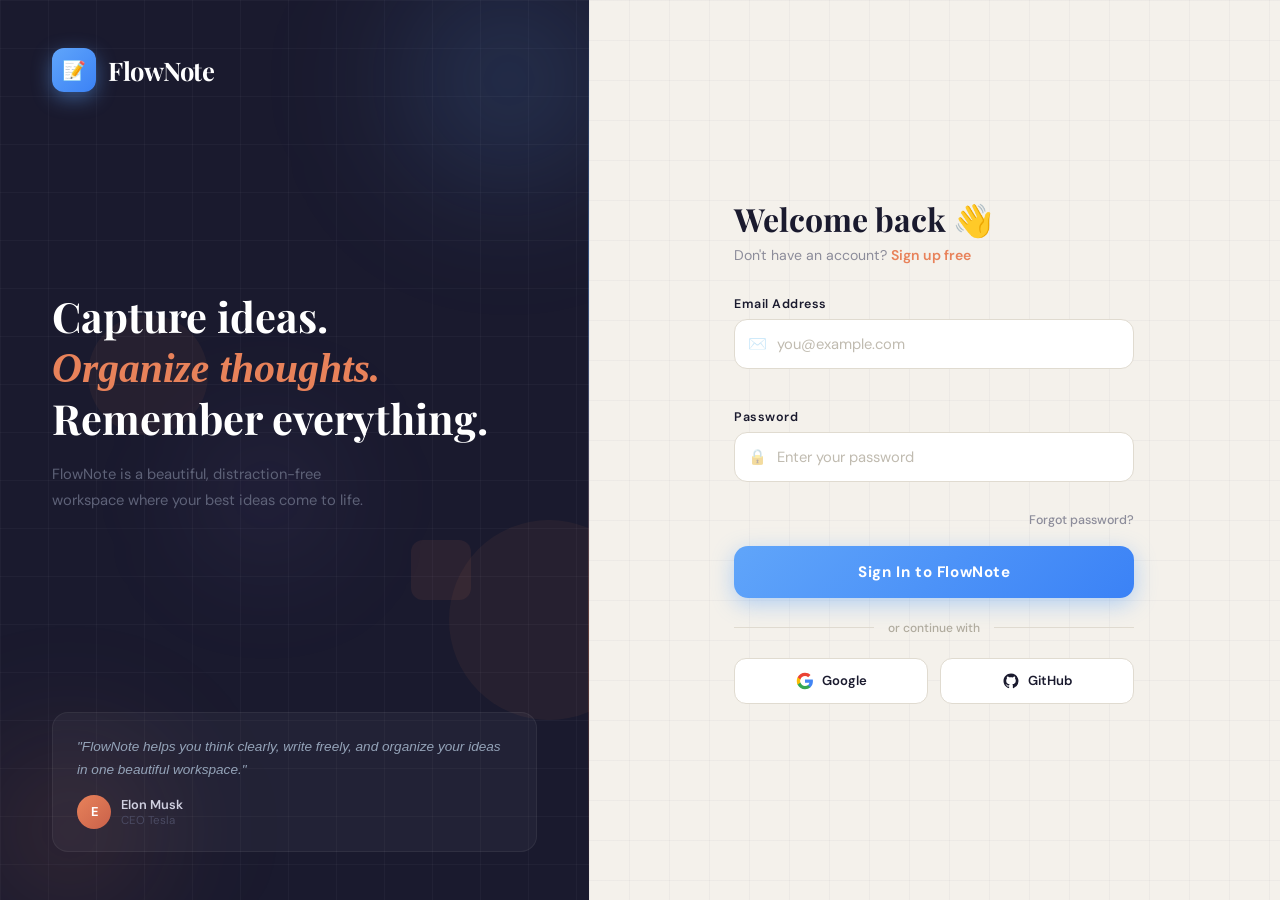
==== commit 0f17975a: "Week 4- About to deploy" ====
--- a/index.html
+++ b/index.html
@@ -2,646 +2,726 @@
 <html lang="en">
 <head>
     <meta charset="UTF-8">
-    <title>FlowNote — Your Second Brain</title>
+    <title>FlowNote — Sign In</title>
     <meta name="viewport" content="width=device-width, initial-scale=1.0">
-    <link href="https://fonts.googleapis.com/css2?family=Playfair+Display:wght@600;700&family=DM+Sans:wght@300;400;500;600&display=swap" rel="stylesheet">
-    <link rel="stylesheet" href="style.css">
+    <link href="https://fonts.googleapis.com/css2?family=Playfair+Display:ital,wght@0,600;0,700;1,600&family=DM+Sans:wght@300;400;500;600&display=swap" rel="stylesheet">
     <style>
-
-        /* ─ TOOLBAR ─ */
-        .toolbar {
+        *, *::before, *::after { margin: 0; padding: 0; box-sizing: border-box; }
+
+        :root {
+            --accent: #e8825a;
+            --accent2: #c9614a;
+            --dark: #1a1a2e;
+            --dark2: #16213e;
+            --cream: #f4f1eb;
+            --cream2: #ede9e0;
+            --text: #1a1a2e;
+            --muted: #8c8c9a;
+            --transition: 0.3s cubic-bezier(0.4,0,0.2,1);
+        }
+
+        html, body {
+            height: 100%;
+            font-family: 'DM Sans', sans-serif;
+        }
+
+        body {
+            display: flex;
+            background: var(--cream);
+            overflow: hidden;
+        }
+
+        /* ── LEFT PANEL ── */
+        .left-panel {
+            width: 46%;
+            background: var(--dark);
+            position: relative;
+            display: flex;
+            flex-direction: column;
+            justify-content: space-between;
+            padding: 48px 52px;
+            overflow: hidden;
+        }
+
+        /* ─ ANIMATED BACKGROUND ─ */
+        .bg-canvas {
+            position: absolute;
+            inset: 0;
+            z-index: 0;
+            pointer-events: none;
+        }
+
+        .orb {
+            position: absolute;
+            border-radius: 50%;
+            filter: blur(60px);
+            pointer-events: none;
+            z-index: 0;
+        }
+
+        .orb-1 {
+            width: 320px; height: 320px;
+            background: radial-gradient(circle, rgba(96,165,250,0.22), transparent 70%);
+            top: -80px; right: -80px;
+            animation: orbFloat1 9s ease-in-out infinite;
+        }
+
+        .orb-2 {
+            width: 260px; height: 260px;
+            background: radial-gradient(circle, rgba(232,130,90,0.18), transparent 70%);
+            bottom: -60px; left: -60px;
+            animation: orbFloat2 11s ease-in-out infinite;
+        }
+
+        .orb-3 {
+            width: 180px; height: 180px;
+            background: radial-gradient(circle, rgba(167,139,250,0.15), transparent 70%);
+            top: 45%; left: 30%;
+            animation: orbFloat3 7s ease-in-out infinite;
+        }
+
+        @keyframes orbFloat1 {
+            0%,100% { transform: translate(0,0) scale(1); }
+            33% { transform: translate(-30px, 40px) scale(1.08); }
+            66% { transform: translate(20px, -20px) scale(0.94); }
+        }
+
+        @keyframes orbFloat2 {
+            0%,100% { transform: translate(0,0) scale(1); }
+            40% { transform: translate(40px, -30px) scale(1.1); }
+            70% { transform: translate(-20px, 20px) scale(0.92); }
+        }
+
+        @keyframes orbFloat3 {
+            0%,100% { transform: translate(0,0) scale(1); opacity: 0.7; }
+            50% { transform: translate(-25px, 30px) scale(1.15); opacity: 1; }
+        }
+
+        /* Animated grid lines */
+        .grid-lines {
+            position: absolute;
+            inset: 0;
+            z-index: 0;
+            pointer-events: none;
+            background-image:
+                linear-gradient(rgba(255,255,255,0.03) 1px, transparent 1px),
+                linear-gradient(90deg, rgba(255,255,255,0.03) 1px, transparent 1px);
+            background-size: 48px 48px;
+            animation: gridShift 20s linear infinite;
+        }
+
+        @keyframes gridShift {
+            0% { background-position: 0 0; }
+            100% { background-position: 48px 48px; }
+        }
+
+        /* Floating particles */
+        .particles {
+            position: absolute;
+            inset: 0;
+            z-index: 0;
+            pointer-events: none;
+            overflow: hidden;
+        }
+
+        .particle {
+            position: absolute;
+            border-radius: 50%;
+            background: white;
+            opacity: 0;
+            animation: particleRise linear infinite;
+        }
+
+        @keyframes particleRise {
+            0%   { opacity: 0; transform: translateY(0) scale(0.5); }
+            10%  { opacity: 0.5; }
+            90%  { opacity: 0.2; }
+            100% { opacity: 0; transform: translateY(-100vh) scale(1.2); }
+        }
+
+        /* Animated border shimmer */
+        .left-panel::before {
+            content: '';
+            position: absolute;
+            top: 0; right: 0;
+            width: 1px;
+            height: 100%;
+            background: linear-gradient(
+                to bottom,
+                transparent,
+                rgba(96,165,250,0.4) 30%,
+                rgba(232,130,90,0.3) 70%,
+                transparent
+            );
+            z-index: 10;
+            animation: shimmerBorder 4s ease-in-out infinite;
+        }
+
+        @keyframes shimmerBorder {
+            0%,100% { opacity: 0.4; }
+            50% { opacity: 1; }
+        }
+
+        /* Floating geometric shapes */
+        .shape {
+            position: absolute;
+            border-radius: 50%;
+            opacity: 0.06;
+            background: var(--accent);
+        }
+
+        .shape-1 { width: 120px; height: 120px; top: 35%; left: 15%; animation: drift1 8s ease-in-out infinite; }
+        .shape-2 { width: 60px; height: 60px; top: 60%; right: 20%; animation: drift2 6s ease-in-out infinite; border-radius: 12px; opacity: 0.08; }
+        .shape-3 { width: 200px; height: 200px; bottom: 20%; right: -60px; animation: drift1 10s ease-in-out infinite reverse; }
+
+        @keyframes drift1 {
+            0%, 100% { transform: translateY(0) rotate(0deg); }
+            50% { transform: translateY(-18px) rotate(8deg); }
+        }
+        @keyframes drift2 {
+            0%, 100% { transform: translateY(0) rotate(0deg); }
+            50% { transform: translateY(14px) rotate(-12deg); }
+        }
+
+        /* Brand mark */
+        .brand {
             display: flex;
             align-items: center;
-            gap: 3px;
-            padding: 7px 10px;
-            background: #f0f7ff;
-            border: 1px solid rgba(96,165,250,0.18);
+            gap: 12px;
+            position: relative;
+            z-index: 2;
+            animation: fadeUp 0.6s ease forwards;
+        }
+
+        .logo-mark {
+            width: 44px; height: 44px;
+            background: linear-gradient(135deg, #60a5fa, #3b82f6);
             border-radius: 12px;
+            display: flex; align-items: center; justify-content: center;
+            font-size: 1.2rem;
+            box-shadow: 0 6px 20px rgba(96,165,250,0.45);
+        }
+
+        .brand h1 {
+            font-family: 'Playfair Display', serif;
+            font-size: 1.6rem;
+            color: white;
+            font-weight: 700;
+            letter-spacing: -0.5px;
+        }
+
+        /* Hero text */
+        .hero-text {
+            position: relative;
+            z-index: 2;
+            animation: fadeUp 0.7s 0.1s ease both;
+        }
+
+        .hero-text .eyebrow {
+            font-size: 0.7rem;
+            font-weight: 600;
+            letter-spacing: 0.18em;
+            text-transform: uppercase;
+            color: var(--accent);
+            margin-bottom: 16px;
+        }
+
+        .hero-text h2 {
+            font-family: 'Playfair Display', serif;
+            font-size: 2.6rem;
+            font-weight: 700;
+            color: white;
+            line-height: 1.18;
+            margin-bottom: 20px;
+        }
+
+        .hero-text h2 em {
+            font-style: italic;
+            color: var(--accent);
+        }
+
+        .hero-text p {
+            font-size: 0.92rem;
+            color: #5e6278;
+            line-height: 1.75;
+            max-width: 320px;
+        }
+
+        /* Testimonial card */
+        .testimonial {
+            position: relative;
+            z-index: 2;
+            background: rgba(255,255,255,0.04);
+            border: 1px solid rgba(255,255,255,0.06);
+            border-radius: 16px;
+            padding: 22px 24px;
+            animation: fadeUp 0.7s 0.2s ease both;
+        }
+
+        .testimonial p {
+            font-size: 0.85rem;
+            color: #94a3b8;
+            line-height: 1.7;
             margin-bottom: 14px;
-            flex-wrap: wrap;
-        }
-        body.dark .toolbar {
-            background: rgba(96,165,250,0.05);
-            border-color: rgba(96,165,250,0.1);
-        }
-
-        .tb-btn {
-            width: 30px; height: 30px;
-            border: none;
-            border-radius: 7px;
-            background: transparent;
-            cursor: pointer;
-            font-size: 0.82rem;
+            font-style: italic;
+        }
+
+        .testimonial-author {
+            display: flex;
+            align-items: center;
+            gap: 10px;
+        }
+
+        .avatar {
+            width: 34px; height: 34px;
+            background: linear-gradient(135deg, var(--accent), var(--accent2));
+            border-radius: 50%;
+            display: flex; align-items: center; justify-content: center;
+            font-size: 0.8rem;
             font-weight: 700;
-            color: #4a6080;
-            transition: all 0.18s;
-            display: flex; align-items: center; justify-content: center;
-            font-family: 'DM Sans', sans-serif;
+            color: white;
+        }
+
+        .author-info span {
+            display: block;
+        }
+
+        .author-name {
+            font-size: 0.8rem;
+            font-weight: 600;
+            color: #d0d0e0;
+        }
+
+        .author-role {
+            font-size: 0.72rem;
+            color: #4a4a62;
+        }
+
+        /* ─ RIGHT PANEL ─ */
+        .right-panel {
+            flex: 1;
+            display: flex;
+            align-items: center;
+            justify-content: center;
+            padding: 48px;
+            background: var(--cream);
             position: relative;
-            flex-shrink: 0;
-        }
-        body.dark .tb-btn { color: #7a9fc0; }
-        .tb-btn:hover {
-            background: rgba(96,165,250,0.15);
-            color: #3b82f6;
-            transform: translateY(-1px);
-        }
-        .tb-btn.active-fmt {
-            background: rgba(96,165,250,0.2);
-            color: #2563eb;
-        }
-
-        .tb-btn.tb-clear {
-            color: #f87171;
-            background: rgba(239,68,68,0.07);
-        }
-        .tb-btn.tb-clear:hover {
-            background: rgba(239,68,68,0.15);
-            color: #ef4444;
-            transform: translateY(-1px);
-        }
-
-        .tb-sep {
-            width: 1px; height: 18px;
-            background: rgba(96,165,250,0.2);
-            margin: 0 3px;
-            flex-shrink: 0;
-        }
-
-        /* Tooltips */
-        .tb-btn::after {
-            content: attr(data-tip);
-            position: absolute;
-            bottom: calc(100% + 7px);
-            left: 50%;
-            transform: translateX(-50%);
-            background: #1a2a4a;
-            color: #fff;
-            font-size: 0.66rem;
-            font-weight: 500;
-            padding: 4px 8px;
-            border-radius: 6px;
-            white-space: nowrap;
+        }
+
+        /* grid texture */
+        .right-panel::before {
+            content: '';
+            position: absolute;
+            inset: 0;
+            background-image:
+                linear-gradient(rgba(26,26,46,0.03) 1px, transparent 1px),
+                linear-gradient(90deg, rgba(26,26,46,0.03) 1px, transparent 1px);
+            background-size: 40px 40px;
             pointer-events: none;
-            opacity: 0;
-            transition: opacity 0.15s;
-            font-family: 'DM Sans', sans-serif;
-            z-index: 100;
-        }
-        .tb-btn:hover::after { opacity: 1; }
-
-        /* ── TEXT EDITOR ── */
-        .note-editor-body {
-            flex: 1;
-            outline: none;
-            font-family: 'DM Sans', sans-serif;
-            font-size: 1rem;
-            line-height: 1.9;
-            color: var(--text-primary);
-            font-weight: 300;
-            min-height: 0;
-            overflow-y: auto;
-            word-break: break-word;
-            transition: color var(--transition);
-        }
-        .note-editor-body:empty::before {
-            content: attr(data-placeholder);
-            color: #c0d4ea;
-            pointer-events: none;
-        }
-        body.dark .note-editor-body { color: #8aa4c8; }
-        body.dark .note-editor-body:empty::before { color: #1e3050; }
-
-        /* Headings */
-        .note-editor-body h1,
-        .note-editor-body h2,
-        .note-editor-body h3 {
+        }
+
+        .form-card {
+            width: 100%;
+            max-width: 400px;
+            position: relative;
+            z-index: 1;
+            animation: fadeUp 0.7s 0.15s ease both;
+        }
+
+        .form-heading {
+            margin-bottom: 32px;
+        }
+
+        .form-heading h2 {
             font-family: 'Playfair Display', serif;
-            color: var(--text-primary);
-            margin: 6px 0 2px;
-        }
-        body.dark .note-editor-body h1,
-        body.dark .note-editor-body h2,
-        body.dark .note-editor-body h3 { color: #e2eaf8; }
-
-        .note-editor-body blockquote {
-            border-left: 3px solid #60a5fa;
-            padding-left: 14px;
-            margin: 6px 0;
-            color: var(--text-muted);
-            font-style: italic;
-        }
-        .note-editor-body ul,
-        .note-editor-body ol {
-            padding-left: 22px;
-            margin: 4px 0;
-        }
-        .note-editor-body hr {
-            border: none;
-            border-top: 1px solid rgba(96,165,250,0.25);
-            margin: 12px 0;
-        }
-        .note-editor-body input[type="checkbox"] {
-            margin-right: 6px;
-            accent-color: #3b82f6;
-        }
-
-        /* ── FIND BAR ── */
-        .find-bar {
-            display: none;
-            align-items: center;
-            gap: 8px;
-            padding: 8px 12px;
-            background: #f0f7ff;
-            border: 1px solid rgba(96,165,250,0.2);
-            border-radius: 10px;
-            margin-bottom: 12px;
-            flex-wrap: wrap;
-        }
-        body.dark .find-bar { background: rgba(96,165,250,0.05); border-color: rgba(96,165,250,0.1); }
-        .find-bar.open { display: flex; }
-
-        .find-input {
-            border: 1px solid rgba(96,165,250,0.22);
-            border-radius: 7px;
-            padding: 5px 10px;
-            font-size: 0.8rem;
-            font-family: 'DM Sans', sans-serif;
-            outline: none;
-            color: var(--text-primary);
-            background: white;
-            width: 150px;
-            transition: border-color 0.2s;
-        }
-        body.dark .find-input { background: #162240; color: #e2eaf8; border-color: rgba(96,165,250,0.15); }
-        .find-input:focus { border-color: #60a5fa; box-shadow: 0 0 0 3px rgba(96,165,250,0.1); }
-        .find-input::placeholder { color: #a0b8d0; }
-
-        .find-action-btn {
-            padding: 5px 13px;
-            border: none;
-            border-radius: 7px;
-            background: rgba(96,165,250,0.15);
-            color: #3b82f6;
+            font-size: 2rem;
+            color: var(--text);
+            font-weight: 700;
+            margin-bottom: 6px;
+        }
+
+        .form-heading p {
+            font-size: 0.88rem;
+            color: var(--muted);
+        }
+
+        .form-heading p a {
+            color: var(--accent);
+            text-decoration: none;
+            font-weight: 600;
+        }
+
+        .form-heading p a:hover { text-decoration: underline; }
+
+        .field {
+            margin-bottom: 18px;
+        }
+
+        .field label {
+            display: block;
             font-size: 0.78rem;
             font-weight: 600;
+            color: var(--dark);
+            margin-bottom: 7px;
+            letter-spacing: 0.04em;
+        }
+
+        .input-wrap {
+            position: relative;
+        }
+
+        .input-icon {
+            position: absolute;
+            left: 14px; top: 50%;
+            transform: translateY(-50%);
+            font-size: 0.95rem;
+            opacity: 0.4;
+            pointer-events: none;
+        }
+
+        .field input {
+            width: 100%;
+            height: 50px;
+            padding: 0 16px 0 42px;
+            border: 1.5px solid #e0dbd0;
+            border-radius: 13px;
+            font-family: 'DM Sans', sans-serif;
+            font-size: 0.92rem;
+            color: var(--text);
+            background: white;
+            outline: none;
+            transition: all var(--transition);
+        }
+
+        .field input:focus {
+            border-color: var(--accent);
+            box-shadow: 0 0 0 4px rgba(232,130,90,0.12);
+        }
+
+        .field input::placeholder { color: #c0bbb0; }
+
+        /* Forgot password */
+        .forgot-row {
+            display: flex;
+            justify-content: flex-end;
+            margin-top: -10px;
+            margin-bottom: 18px;
+        }
+
+        .forgot-row a {
+            font-size: 0.78rem;
+            color: var(--muted);
+            text-decoration: none;
+            font-weight: 500;
+        }
+
+        .forgot-row a:hover { color: var(--accent); }
+
+        /* Submit Btn */
+        .submit-btn {
+            width: 100%;
+            height: 52px;
+            border: none;
+            border-radius: 14px;
+            background: linear-gradient(135deg, #60a5fa, #3b82f6);
+            color: white;
+            font-family: 'DM Sans', sans-serif;
+            font-size: 0.95rem;
+            font-weight: 700;
             cursor: pointer;
+            letter-spacing: 0.04em;
+            transition: all var(--transition);
+            box-shadow: 0 6px 22px rgba(96,165,250,0.45);
+            position: relative;
+            overflow: hidden;
+        }
+
+        .submit-btn::after {
+            content: '';
+            position: absolute;
+            inset: 0;
+            background: linear-gradient(135deg, rgba(255,255,255,0.12), transparent);
+            opacity: 0;
+            transition: opacity 0.3s;
+        }
+
+        .submit-btn:hover {
+            transform: translateY(-2px);
+            box-shadow: 0 10px 28px rgba(232,130,90,0.48);
+        }
+
+        .submit-btn:hover::after { opacity: 1; }
+        .submit-btn:active { transform: translateY(0); }
+
+        .or-divider {
+            display: flex;
+            align-items: center;
+            gap: 14px;
+            margin: 22px 0;
+        }
+
+        .or-divider::before, .or-divider::after {
+            content: '';
+            flex: 1;
+            height: 1px;
+            background: #e0dbd0;
+        }
+
+        .or-divider span {
+            font-size: 0.75rem;
+            color: #b0ab9e;
+            font-weight: 500;
+        }
+
+        .social-row {
+            display: flex;
+            gap: 12px;
+        }
+
+        .social-btn {
+            flex: 1;
+            height: 46px;
+            border: 1.5px solid #e0dbd0;
+            border-radius: 12px;
+            background: white;
             font-family: 'DM Sans', sans-serif;
-            transition: all 0.2s;
-        }
-        .find-action-btn:hover { background: rgba(96,165,250,0.28); }
-        .find-count { font-size: 0.75rem; color: var(--text-muted); min-width: 70px; }
-
-        /* ── TOAST ── */
-        .toast {
-            position: fixed;
-            bottom: 26px; right: 26px;
-            background: #1a2a4a;
-            color: white;
-            padding: 11px 18px;
-            border-radius: 12px;
             font-size: 0.82rem;
+            font-weight: 600;
+            color: var(--text);
+            cursor: pointer;
+            display: flex; align-items: center; justify-content: center;
+            gap: 8px;
+            transition: all var(--transition);
+        }
+
+        .social-btn:hover {
+            border-color: var(--accent);
+            background: rgba(232,130,90,0.04);
+            transform: translateY(-1px);
+        }
+
+        /* = ERROR STYLES = */
+        .field input.input-error {
+            border-color: #e8825a;
+            background: #fff7f5;
+            box-shadow: 0 0 0 4px rgba(232,130,90,0.13);
+            animation: shake 0.35s ease;
+        }
+
+        @keyframes shake {
+            0%,100% { transform: translateX(0); }
+            20% { transform: translateX(-6px); }
+            40% { transform: translateX(6px); }
+            60% { transform: translateX(-4px); }
+            80% { transform: translateX(4px); }
+        }
+
+        .field-error {
+            font-size: 0.75rem;
+            color: #c9614a;
             font-weight: 500;
-            box-shadow: 0 8px 24px rgba(0,0,0,0.18);
+            margin-top: 6px;
+            min-height: 16px;
+            display: flex;
+            align-items: center;
+            gap: 5px;
             opacity: 0;
-            transform: translateY(10px);
-            transition: all 0.28s ease;
-            z-index: 9999;
-            pointer-events: none;
-            font-family: 'DM Sans', sans-serif;
-            border-left: 3px solid #60a5fa;
-        }
-        .toast.show { opacity: 1; transform: translateY(0); }
-
-        /* ── FOOTER ── */
-        .editor-footer {
-            display: flex;
-            justify-content: flex-end;
-            align-items: center;
-            margin-top: 12px;
-            gap: 8px;
-        }
-        .read-time, .word-count {
-            font-size: 0.72rem;
-            color: var(--text-muted);
-            background: rgba(96,165,250,0.08);
-            border: 1px solid rgba(96,165,250,0.12);
-            border-radius: 20px;
-            padding: 4px 12px;
-            font-weight: 500;
-        }
-
-        /* ── PIN BTN ── */
-        .pin-btn {
-            padding: 0 14px;
-            height: 34px;
-            border: none;
-            border-radius: 9px;
-            background: rgba(96,165,250,0.1);
-            color: #3b82f6;
-            font-size: 0.78rem;
-            font-weight: 600;
-            cursor: pointer;
-            font-family: 'DM Sans', sans-serif;
-            transition: all 0.2s;
-            white-space: nowrap;
-        }
-        .pin-btn.pinned { background: rgba(96,165,250,0.25); color: #2563eb; }
-        .pin-btn:hover  { background: rgba(96,165,250,0.22); }
-
-        /* Override editor to use flex column */
-        .editor {
+            transform: translateY(-4px);
+            transition: all 0.25s ease;
+        }
+
+        .field-error.visible {
+            opacity: 1;
+            transform: translateY(0);
+        }
+
+        .form-error {
             display: none;
-            flex-direction: column;
-        }
-        .editor.visible { display: flex; }
+        }
+
+        /* Animations */
+        @keyframes fadeUp {
+            from { opacity: 0; transform: translateY(20px); }
+            to { opacity: 1; transform: translateY(0); }
+        }
+
+        /* Responsive */
+        @media (max-width: 820px) {
+            .left-panel { display: none; }
+            .right-panel { padding: 32px 24px; }
+        }
     </style>
 </head>
 <body>
-<div class="container">
-
-    <!-- SIDEBAR -->
-    <aside class="sidebar">
-        <div class="sidebar-grid"></div>
-        <div class="sidebar-shimmer"></div>
-        <div class="sidebar-particles" id="sidebar-particles"></div>
-
-        <div class="website-name">
+
+    <!-- LEFT: Panel -->
+    <div class="left-panel">
+        <!-- Animation layers -->
+        <div class="grid-lines"></div>
+        <div class="orb orb-1"></div>
+        <div class="orb orb-2"></div>
+        <div class="orb orb-3"></div>
+        <div class="particles" id="particles"></div>
+
+        <div class="shape shape-1"></div>
+        <div class="shape shape-2"></div>
+        <div class="shape shape-3"></div>
+
+        <div class="brand">
             <div class="logo-mark">📝</div>
             <h1>FlowNote</h1>
         </div>
-        <p class="tagline">Your second brain for ideas</p>
-
-        <button class="add-btn" onclick="addNote()">+ New Note</button>
-
-        <div class="search-wrap">
-            <span class="search-icon">🔍</span>
-            <input type="text" id="search-input" class="search-input" placeholder="Search notes…">
+
+        <div class="hero-text">
+            
+            <h2>Capture ideas.<br><em>Organize thoughts.</em><br>Remember everything.</h2>
+            <p>FlowNote is a beautiful, distraction-free workspace where your best ideas come to life.</p>
         </div>
 
-        <div class="section-label">All Notes</div>
-        <div id="notes-list" class="notes-list"></div>
-
-        <div class="sidebar-footer">
-            <span id="notes-count">0 notes</span>
-        </div>
-    </aside>
-
-    <!-- MAIN -->
-    <main class="main">
-        <div class="top-bar">
-            <div class="theme-toggle-wrap">
-                <span class="toggle-label" id="theme-label">Light</span>
-                <label class="theme-switch">
-                    <input type="checkbox" id="theme-toggle">
-                    <span class="slider">
-                        <span class="slider-icons"><span>🌙</span><span>☀️</span></span>
-                    </span>
-                </label>
-            </div>
-        </div>
-
-        <!-- Empty State -->
-        <div id="empty-state" class="empty-state">
-            <div class="empty-icon">📓</div>
-            <h2>Welcome to FlowNote</h2>
-            <p>Capture your thoughts, ideas, and everything in between.</p>
-            <button class="create-btn" onclick="addNote()">+ Create your first note</button>
-        </div>
-
-        <!-- Editor -->
-        <div id="editor" class="editor">
-
-            <div class="editor-header">
-                <input type="text" class="title-input" id="note-title" placeholder="Untitled Note">
-                <div style="display:flex;gap:8px;flex-shrink:0;align-items:center;">
-                    <button class="pin-btn" id="pin-btn" onclick="togglePin()">📌 Pin</button>
-                    <button class="delete-btn" onclick="deleteNote()" title="Delete note">
-                        <svg width="15" height="15" viewBox="0 0 24 24" fill="none" stroke="currentColor" stroke-width="2.2" stroke-linecap="round" stroke-linejoin="round"><polyline points="3 6 5 6 21 6"/><path d="M19 6l-1 14H6L5 6"/><path d="M10 11v6M14 11v6"/><path d="M9 6V4h6v2"/></svg>
-                    </button>
+        <div class="testimonial">
+            <p>"FlowNote helps you think clearly, write freely, and organize your ideas in one beautiful workspace."</p>
+            <div class="testimonial-author">
+                <div class="avatar">E</div>
+                <div class="author-info">
+                    <span class="author-name">Elon Musk</span>
+                    <span class="author-role">CEO Tesla</span>
                 </div>
-            </div>
-
-            <div class="editor-meta" id="note-meta">Just now</div>
-            <div class="divider"></div>
-
-            <!-- Toolbar -->
-            <div class="toolbar">
-                <button class="tb-btn" data-tip="Bold (Ctrl+B)"      onmousedown="e(event,'bold')"><b>B</b></button>
-                <button class="tb-btn" data-tip="Italic (Ctrl+I)"    onmousedown="e(event,'italic')"><i>I</i></button>
-                <button class="tb-btn" data-tip="Underline (Ctrl+U)" onmousedown="e(event,'underline')"><u>U</u></button>
-                <button class="tb-btn" data-tip="Strikethrough"      onmousedown="e(event,'strikeThrough')"><s>S</s></button>
-                <div class="tb-sep"></div>
-                <button class="tb-btn" data-tip="Heading 1"          onmousedown="e(event,'formatBlock','h2')">H1</button>
-                <button class="tb-btn" data-tip="Heading 2"          onmousedown="e(event,'formatBlock','h3')">H2</button>
-                <button class="tb-btn" data-tip="Normal text"        onmousedown="e(event,'formatBlock','p')">¶</button>
-                <div class="tb-sep"></div>
-                <button class="tb-btn" data-tip="Bullet list"        onmousedown="e(event,'insertUnorderedList')">•≡</button>
-                <button class="tb-btn" data-tip="Numbered list"      onmousedown="e(event,'insertOrderedList')">1.</button>
-                <button class="tb-btn" data-tip="Blockquote"         onmousedown="e(event,'formatBlock','blockquote')">❝</button>
-                <button class="tb-btn" data-tip="Divider"            onmousedown="insertHR(event)">—</button>
-                <div class="tb-sep"></div>
-                <button class="tb-btn" data-tip="Align Left"         onmousedown="e(event,'justifyLeft')">⬅</button>
-                <button class="tb-btn" data-tip="Align Center"       onmousedown="e(event,'justifyCenter')">☰</button>
-                <button class="tb-btn" data-tip="Align Right"        onmousedown="e(event,'justifyRight')">➡</button>
-                <div class="tb-sep"></div>
-                <button class="tb-btn" data-tip="Find & Replace (Ctrl+F)" onmousedown="toggleFind(event)">🔍</button>
-                <button class="tb-btn" data-tip="Copy note"          onmousedown="copyNote(event)">📋</button>
-                <button class="tb-btn" data-tip="Download .txt"      onmousedown="downloadNote(event)">⬇</button>
-                <button class="tb-btn" data-tip="Duplicate note"     onmousedown="duplicateNote(event)">⧉</button>
-                <button class="tb-btn tb-clear" data-tip="Clear content" onmousedown="clearBody(event)">✕</button>
-                <div class="tb-sep"></div>
-                <button class="tb-btn" data-tip="Undo (Ctrl+Z)"      onmousedown="e(event,'undo')">↩</button>
-                <button class="tb-btn" data-tip="Redo (Ctrl+Y)"      onmousedown="e(event,'redo')">↪</button>
-            </div>
-
-            <!-- Find & Replace -->
-            <div class="find-bar" id="find-bar">
-                <input class="find-input" id="find-input"    placeholder="Find…">
-                <input class="find-input" id="replace-input" placeholder="Replace with…">
-                <button class="find-action-btn" onclick="replaceAll()">Replace All</button>
-                <span class="find-count" id="find-count"></span>
-                <button class="find-action-btn" onclick="closeFindBar()" style="margin-left:auto;">✕ Close</button>
-            </div>
-
-            <!-- Rich text area -->
-            <div
-                id="note-body"
-                class="note-editor-body"
-                contenteditable="true"
-                spellcheck="true"
-                data-placeholder="Start writing your thoughts here…"
-            ></div>
-
-            <div class="editor-footer">
-                <span class="read-time"  id="read-time">0 min read</span>
-                <span class="word-count" id="word-count">0 words</span>
-            </div>
-        </div>
-    </main>
-</div>
-
-<div class="toast" id="toast"></div>
-
-<!--  DELETE MODAL  -->
-<div class="modal-overlay" id="delete-modal" onclick="cancelDelete()">
-    <div class="modal-box delete-modal-box" onclick="event.stopPropagation()">
-        <div class="modal-side modal-side-red">
-            <div class="modal-side-icon">
-                <svg width="26" height="26" viewBox="0 0 24 24" fill="none" stroke="white" stroke-width="2.2" stroke-linecap="round" stroke-linejoin="round">
-                    <polyline points="3 6 5 6 21 6"/>
-                    <path d="M19 6l-1 14H6L5 6"/>
-                    <path d="M10 11v6M14 11v6"/>
-                    <path d="M9 6V4h6v2"/>
-                </svg>
-            </div>
-        </div>
-        <div class="modal-content">
-            <h3 class="modal-title">Delete Note?</h3>
-            <p class="modal-desc">You're about to permanently delete <span id="modal-note-title" class="modal-hl-red"></span>. This cannot be undone.</p>
-            <div class="modal-actions">
-                <button class="mbtn mbtn-cancel" onclick="cancelDelete()">Cancel</button>
-                <button class="mbtn mbtn-red" onclick="confirmDelete()">Delete Forever</button>
             </div>
         </div>
     </div>
-</div>
-
-<!-- CLEAR MODAL  -->
-<div class="modal-overlay" id="clear-modal" onclick="cancelClear()">
-    <div class="modal-box clear-modal-box" onclick="event.stopPropagation()">
-        <div class="modal-side modal-side-blue">
-            <div class="modal-side-icon">
-                <svg width="26" height="26" viewBox="0 0 24 24" fill="none" stroke="white" stroke-width="2.2" stroke-linecap="round" stroke-linejoin="round">
-                    <line x1="18" y1="6" x2="6" y2="18"/>
-                    <line x1="6" y1="6" x2="18" y2="18"/>
-                </svg>
+
+    <!-- RIGHT: Form Panel -->
+    <div class="right-panel">
+        <div class="form-card">
+            <div class="form-heading">
+                <h2>Welcome back 👋</h2>
+                <p>Don't have an account? <a href="signup.html">Sign up free</a></p>
             </div>
-        </div>
-        <div class="modal-content">
-            <h3 class="modal-title">Clear Content?</h3>
-            <p class="modal-desc">All written content will be erased. The title stays. This cannot be undone.</p>
-            <div class="modal-actions">
-                <button class="mbtn mbtn-cancel" onclick="cancelClear()">Cancel</button>
-                <button class="mbtn mbtn-blue" onclick="confirmClear()">Clear Content</button>
+
+            <div class="field" id="field-email">
+                <label>Email Address</label>
+                <div class="input-wrap">
+                    <span class="input-icon">✉️</span>
+                    <input type="email" id="login-email" placeholder="you@example.com" autocomplete="email" oninput="clearError('field-email')">
+                </div>
+                <div class="field-error" id="error-email"></div>
+            </div>
+
+            <div class="field" id="field-password">
+                <label>Password</label>
+                <div class="input-wrap">
+                    <span class="input-icon">🔒</span>
+                    <input type="password" id="login-password" placeholder="Enter your password" autocomplete="current-password" oninput="clearError('field-password')">
+                </div>
+                <div class="field-error" id="error-password"></div>
+            </div>
+
+            <div class="forgot-row">
+                <a href="#">Forgot password?</a>
+            </div>
+
+            <button class="submit-btn" id="login-btn" onclick="handleLogin()">Sign In to FlowNote</button>
+
+            <div class="or-divider"><span>or continue with</span></div>
+
+            <div class="social-row">
+                <button class="social-btn">
+                    <svg width="18" height="18" viewBox="0 0 24 24"><path fill="#4285F4" d="M22.56 12.25c0-.78-.07-1.53-.2-2.25H12v4.26h5.92c-.26 1.37-1.04 2.53-2.21 3.31v2.77h3.57c2.08-1.92 3.28-4.74 3.28-8.09z"/><path fill="#34A853" d="M12 23c2.97 0 5.46-.98 7.28-2.66l-3.57-2.77c-.98.66-2.23 1.06-3.71 1.06-2.86 0-5.29-1.93-6.16-4.53H2.18v2.84C3.99 20.53 7.7 23 12 23z"/><path fill="#FBBC05" d="M5.84 14.09c-.22-.66-.35-1.36-.35-2.09s.13-1.43.35-2.09V7.07H2.18C1.43 8.55 1 10.22 1 12s.43 3.45 1.18 4.93l2.85-2.22.81-.62z"/><path fill="#EA4335" d="M12 5.38c1.62 0 3.06.56 4.21 1.64l3.15-3.15C17.45 2.09 14.97 1 12 1 7.7 1 3.99 3.47 2.18 7.07l3.66 2.84c.87-2.6 3.3-4.53 6.16-4.53z"/></svg>
+                    Google
+                </button>
+                <button class="social-btn">
+                    <svg width="18" height="18" viewBox="0 0 24 24" fill="currentColor"><path d="M12 2C6.477 2 2 6.477 2 12c0 4.42 2.865 8.17 6.839 9.49.5.092.682-.217.682-.483 0-.237-.008-.868-.013-1.703-2.782.605-3.369-1.343-3.369-1.343-.454-1.158-1.11-1.466-1.11-1.466-.908-.62.069-.608.069-.608 1.003.07 1.531 1.032 1.531 1.032.892 1.53 2.341 1.088 2.91.832.092-.647.35-1.088.636-1.338-2.22-.253-4.555-1.113-4.555-4.951 0-1.093.39-1.988 1.029-2.688-.103-.253-.446-1.272.098-2.65 0 0 .84-.27 2.75 1.026A9.564 9.564 0 0112 6.844c.85.004 1.705.115 2.504.337 1.909-1.296 2.747-1.027 2.747-1.027.546 1.379.202 2.398.1 2.651.64.7 1.028 1.595 1.028 2.688 0 3.848-2.339 4.695-4.566 4.943.359.309.678.92.678 1.855 0 1.338-.012 2.419-.012 2.747 0 .268.18.58.688.482A10.019 10.019 0 0022 12c0-5.523-4.477-10-10-10z"/></svg>
+                    GitHub
+                </button>
             </div>
         </div>
     </div>
-</div>
-
-<style>
-    /* ── OVERLAY ── */
-    .modal-overlay {
-        position: fixed;
-        inset: 0;
-        background: rgba(8, 15, 30, 0.55);
-        backdrop-filter: blur(10px);
-        -webkit-backdrop-filter: blur(10px);
-        z-index: 10000;
-        display: flex;
-        align-items: center;
-        justify-content: center;
-        opacity: 0;
-        pointer-events: none;
-        transition: opacity 0.2s ease;
-    }
-    .modal-overlay.open {
-        opacity: 1;
-        pointer-events: all;
-    }
-
-    /* ── BOX ── */
-    .modal-box {
-        display: flex;
-        flex-direction: row;
-        width: 480px;
-        max-width: 92vw;
-        border-radius: 18px;
-        overflow: hidden;
-        font-family: 'DM Sans', sans-serif;
-        transform: scale(0.92) translateY(16px);
-        transition: transform 0.28s cubic-bezier(0.34, 1.4, 0.64, 1);
-    }
-    .modal-overlay.open .modal-box {
-        transform: scale(1) translateY(0);
-    }
-
-    .delete-modal-box {
-        background: #fff;
-        box-shadow: 0 24px 60px rgba(239,68,68,0.16), 0 4px 20px rgba(0,0,0,0.1);
-        border: 1px solid rgba(239,68,68,0.12);
-    }
-    body.dark .delete-modal-box {
-        background: #141020;
-        border-color: rgba(239,68,68,0.18);
-        box-shadow: 0 24px 60px rgba(0,0,0,0.6);
-    }
-
-    .clear-modal-box {
-        background: #fff;
-        box-shadow: 0 24px 60px rgba(59,130,246,0.14), 0 4px 20px rgba(0,0,0,0.08);
-        border: 1px solid rgba(96,165,250,0.14);
-    }
-    body.dark .clear-modal-box {
-        background: #0c1525;
-        border-color: rgba(96,165,250,0.16);
-        box-shadow: 0 24px 60px rgba(0,0,0,0.6);
-    }
-
-    /* ── SIDE ACCENT ── */
-    .modal-side {
-        width: 80px;
-        min-width: 80px;
-        display: flex;
-        align-items: center;
-        justify-content: center;
-    }
-    .modal-side-red  { background: linear-gradient(170deg, #f87171, #dc2626); }
-    .modal-side-blue { background: linear-gradient(170deg, #60a5fa, #2563eb); }
-
-    .modal-side-icon {
-        width: 48px; height: 48px;
-        background: rgba(255,255,255,0.2);
-        border-radius: 14px;
-        display: flex; align-items: center; justify-content: center;
-    }
-
-    /* ── CONTENT ── */
-    .modal-content {
-        flex: 1;
-        padding: 26px 24px 22px;
-    }
-
-    .modal-title {
-        font-family: 'Playfair Display', serif;
-        font-size: 1.15rem;
-        font-weight: 700;
-        color: #1a2a4a;
-        margin-bottom: 8px;
-    }
-    body.dark .modal-title { color: #e2eaf8; }
-
-    .modal-desc {
-        font-size: 0.82rem;
-        color: #7a90a8;
-        line-height: 1.65;
-        margin-bottom: 20px;
-    }
-    body.dark .modal-desc { color: #3a5070; }
-
-    .modal-hl-red  { font-weight: 700; color: #ef4444; }
-
-    /* ── BTNS ── */
-    .modal-actions { display: flex; gap: 8px; }
-
-    .mbtn {
-        flex: 1;
-        height: 40px;
-        border-radius: 10px;
-        font-family: 'DM Sans', sans-serif;
-        font-size: 0.84rem;
-        font-weight: 600;
-        cursor: pointer;
-        transition: all 0.18s;
-        border: none;
-        letter-spacing: 0.02em;
-    }
-
-    .mbtn-cancel {
-        background: transparent;
-        border: 1.5px solid #dde6f0;
-        color: #7a90a8;
-    }
-    .mbtn-cancel:hover {
-        border-color: #b0c4d8;
-        color: #4a6080;
-        background: #f5f8fc;
-    }
-    body.dark .mbtn-cancel {
-        border-color: rgba(255,255,255,0.08);
-        color: #3a5070;
-    }
-    body.dark .mbtn-cancel:hover {
-        border-color: rgba(255,255,255,0.15);
-        color: #6a8098;
-        background: rgba(255,255,255,0.04);
-    }
-
-    .mbtn-red {
-        background: linear-gradient(135deg, #f87171, #ef4444);
-        color: #fff;
-        box-shadow: 0 4px 14px rgba(239,68,68,0.3);
-    }
-    .mbtn-red:hover {
-        transform: translateY(-1px);
-        box-shadow: 0 7px 20px rgba(239,68,68,0.45);
-    }
-    .mbtn-red:active { transform: translateY(0); }
-
-    .mbtn-blue {
-        background: linear-gradient(135deg, #60a5fa, #3b82f6);
-        color: #fff;
-        box-shadow: 0 4px 14px rgba(59,130,246,0.3);
-    }
-    .mbtn-blue:hover {
-        transform: translateY(-1px);
-        box-shadow: 0 7px 20px rgba(59,130,246,0.45);
-    }
-    .mbtn-blue:active { transform: translateY(0); }
-</style>
-
-<script>
-    // Sidebar particles
-    const pc = document.getElementById('sidebar-particles');
-    for (let i = 0; i < 24; i++) {
-        const p = document.createElement('div');
-        p.className = 's-particle';
-        const s = Math.random() * 3 + 1;
-        p.style.cssText = `width:${s}px;height:${s}px;left:${Math.random()*100}%;bottom:${Math.random()*15}%;animation-duration:${Math.random()*12+7}s;animation-delay:${Math.random()*10}s;`;
-        pc.appendChild(p);
-    }
-
-    // Save/restore selection
-    let savedRange = null;
-
-    document.getElementById('note-body').addEventListener('mouseup',  saveSelection);
-    document.getElementById('note-body').addEventListener('keyup',    saveSelection);
-    document.getElementById('note-body').addEventListener('keydown',  saveSelection);
-
-    function saveSelection() {
-        const sel = window.getSelection();
-        if (sel && sel.rangeCount > 0) {
-            savedRange = sel.getRangeAt(0).cloneRange();
-        }
-    }
-
-    function restoreSelection() {
-        const body = document.getElementById('note-body');
-        body.focus();
-        if (savedRange) {
-            const sel = window.getSelection();
-            sel.removeAllRanges();
-            sel.addRange(savedRange);
-        }
-    }
-
-    // Toolbar execCommand wrapper
-    function e(event, cmd, val) {
-        event.preventDefault();
-        restoreSelection();
-        document.execCommand(cmd, false, val || null);
-        saveSelection();
-        debounceSave();
-    }
-
-    function insertHR(event) {
-        event.preventDefault();
-        restoreSelection();
-        document.execCommand('insertHTML', false, '<hr>');
-        saveSelection();
-        debounceSave();
-    }
-</script>
-<script src="app.js"></script>
+
+    <script>
+        function showFieldError(fieldId, errorId, message) {
+            const field = document.getElementById(fieldId);
+            const error = document.getElementById(errorId);
+            const input = field.querySelector('input');
+            input.classList.add('input-error');
+            error.innerHTML = '⚠ ' + message;
+            error.classList.add('visible');
+        }
+
+        function clearError(fieldId) {
+            const field = document.getElementById(fieldId);
+            if (!field) return;
+            const input = field.querySelector('input');
+            const error = field.querySelector('.field-error');
+            if (input) input.classList.remove('input-error');
+            if (error) error.classList.remove('visible');
+        }
+
+        function isValidEmail(email) {
+            return /^[^\s@]+@[^\s@]+\.[^\s@]+$/.test(email);
+        }
+
+        // Generate floating particles
+        const container = document.getElementById('particles');
+        for (let i = 0; i < 28; i++) {
+            const p = document.createElement('div');
+            p.className = 'particle';
+            const size = Math.random() * 3 + 1;
+            p.style.cssText = `
+                width:${size}px; height:${size}px;
+                left:${Math.random()*100}%;
+                bottom:${Math.random()*20}%;
+                animation-duration:${Math.random()*14+8}s;
+                animation-delay:${Math.random()*10}s;
+            `;
+            container.appendChild(p);
+        }
+
+        function handleLogin() {
+            const emailInput = document.getElementById('login-email');
+            const passInput = document.getElementById('login-password');
+            const btn = document.getElementById('login-btn');
+
+            // Reset errors
+            clearError('field-email');
+            clearError('field-password');
+
+            const email = emailInput.value.trim();
+            const password = passInput.value.trim();
+
+            let hasError = false;
+
+            // Email validation
+            if (!email) {
+                showFieldError('field-email', 'error-email', 'Email address is required.');
+                hasError = true;
+            } else if (!isValidEmail(email)) {
+                showFieldError('field-email', 'error-email', 'Please enter a valid email address.');
+                hasError = true;
+            }
+
+            // Password validation
+            if (!password) {
+                showFieldError('field-password', 'error-password', 'Password is required.');
+                hasError = true;
+            } else if (password.length < 6) {
+                showFieldError('field-password', 'error-password', 'Password must be at least 6 characters.');
+                hasError = true;
+            }
+
+            if (hasError) return;
+
+            // Save session and redirect
+            localStorage.setItem('flownote_session', JSON.stringify({ email }));
+            btn.textContent = 'Signing in…';
+            btn.style.opacity = '0.85';
+            btn.disabled = true;
+            window.location.href = 'home.html';
+        }
+
+        // Enter key to submit
+        document.addEventListener('keydown', (e) => {
+            if (e.key === 'Enter') handleLogin();
+        });
+    </script>
 </body>
 </html>
